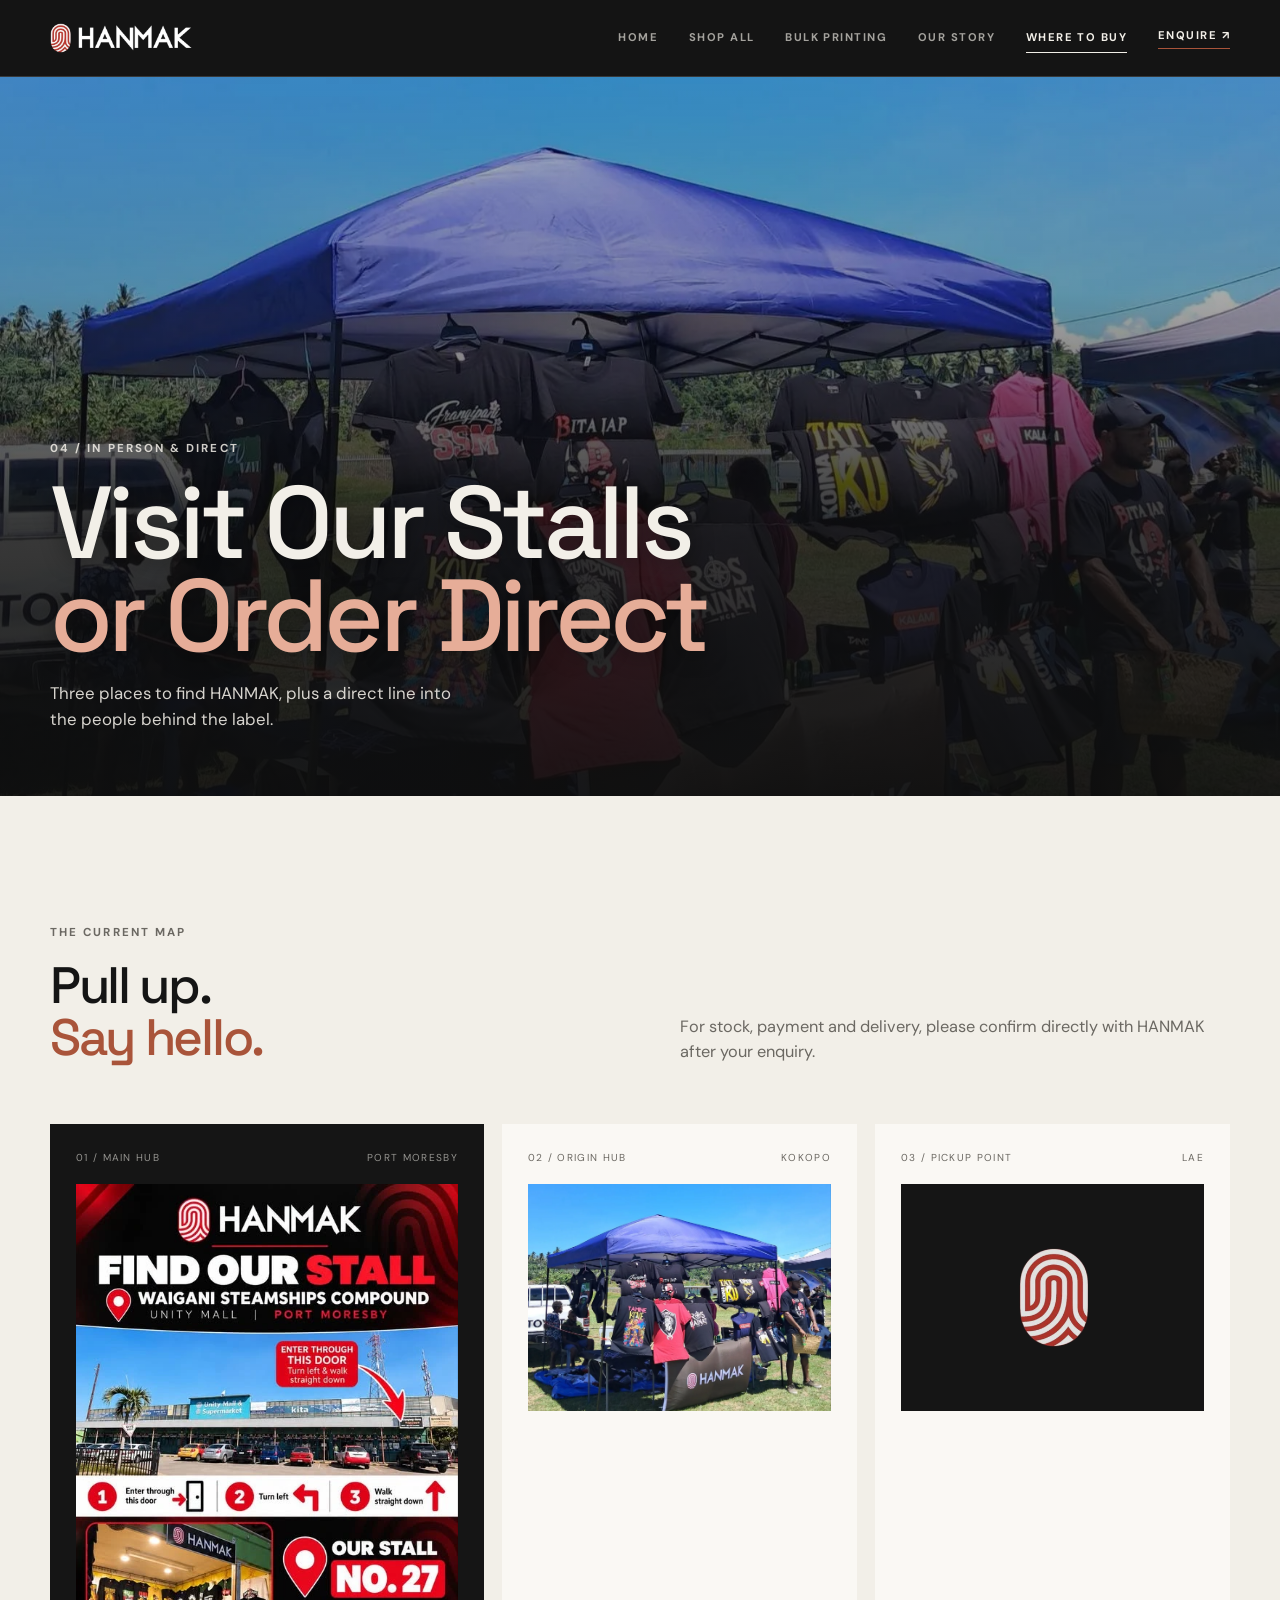
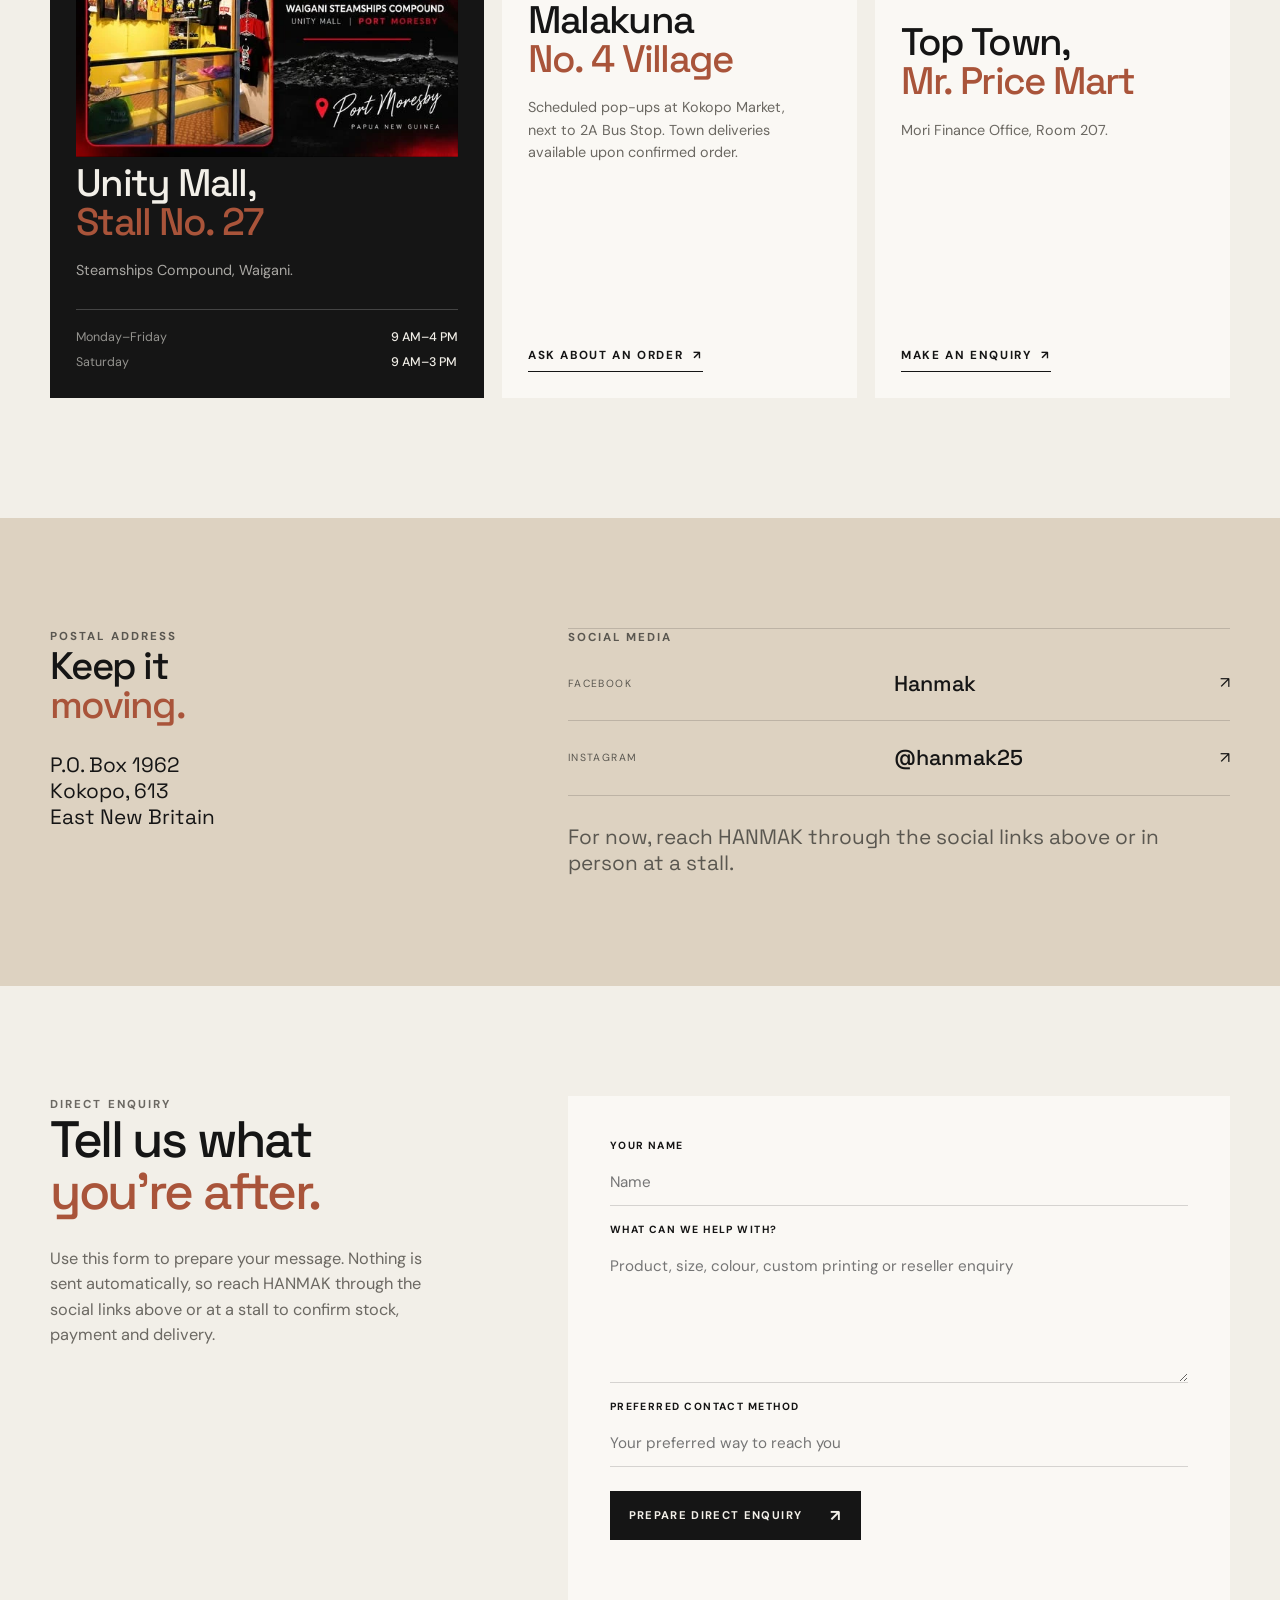
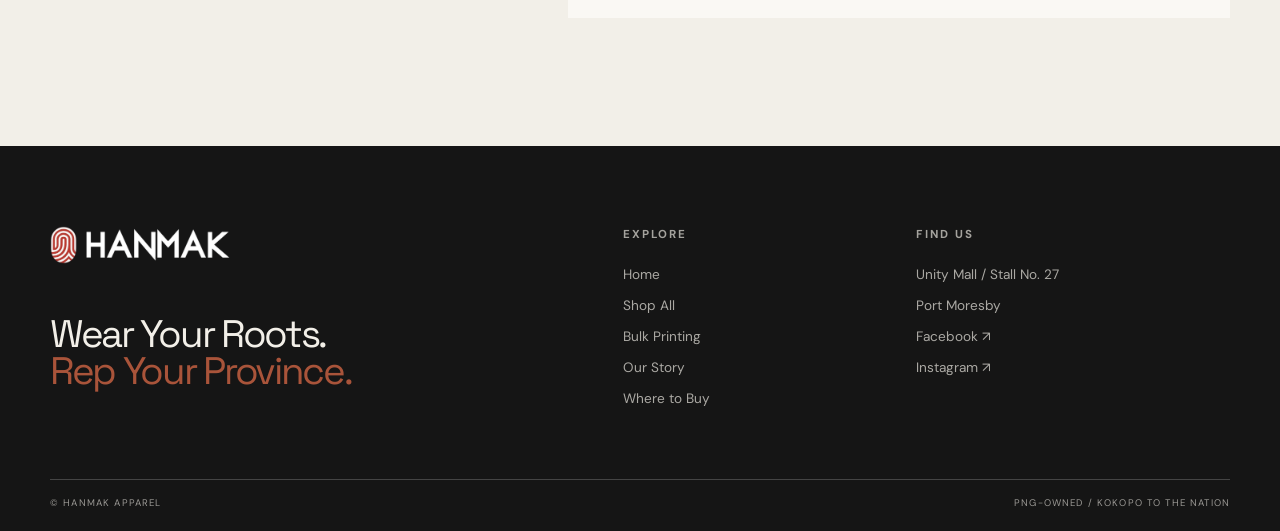
==== contact.html @ 536da586 "Add files via upload" ====
<!doctype html>
<html lang="en">
<head>
  <meta charset="utf-8"><meta name="viewport" content="width=device-width, initial-scale=1">
  <title>Where to Buy &amp; Contact — HANMAK Apparel</title>
  <meta name="description" content="Visit HANMAK Apparel in Port Moresby, Kokopo and Lae, or send an enquiry.">
  <meta property="og:site_name" content="HANMAK Apparel"><meta property="og:type" content="website"><meta property="og:locale" content="en"><meta property="og:title" content="Where to Buy &amp; Contact — HANMAK Apparel"><meta property="og:description" content="Visit HANMAK Apparel in Port Moresby, Kokopo and Lae, or send an enquiry."><meta name="twitter:card" content="summary"><meta name="twitter:title" content="Where to Buy &amp; Contact — HANMAK Apparel"><meta name="twitter:description" content="Visit HANMAK Apparel in Port Moresby, Kokopo and Lae, or send an enquiry."><meta name="theme-color" content="#151515">
  <link rel="preconnect" href="https://fonts.googleapis.com"><link rel="preconnect" href="https://fonts.gstatic.com" crossorigin><link href="https://fonts.googleapis.com/css2?family=DM+Sans:wght@400;500;600;700&family=Space+Grotesk:wght@400;500;600;700&display=swap" rel="stylesheet"><link rel="icon" type="image/png" href="images/hanmak-icon.png">
  <link rel="apple-touch-icon" href="images/hanmak-icon.png">
  <link rel="stylesheet" href="styles.css">
  <link rel="stylesheet" href="inner.css">
</head>
<body data-page="contact">
  <div data-site-header></div>
  <main>
    <section class="wtb-banner" aria-label="Where to buy HANMAK">
      <figure class="wtb-figure">
        <img src="images/photos/where-to-buy-stall.webp" alt="HANMAK pop-up stall under a blue gazebo with a HANMAK banner and black t-shirts hanging on display" width="1571" height="1499" fetchpriority="high" decoding="async">
      </figure>
      <div class="wtb-overlay">
        <div class="container wtb-overlay-inner">
          <p class="eyebrow eyebrow-light reveal from-left">04 / In person &amp; direct</p>
          <h1 class="display display-xl light reveal from-left delay-1">Visit Our Stalls<br><em>or Order Direct</em></h1>
          <p class="page-hero-copy reveal from-right delay-1">Three places to find HANMAK, plus a direct line into the people behind the label.</p>
        </div>
      </div>
    </section>
        <section class="section section-cream locations-section" id="locations"><div class="container"><div class="section-head reveal from-left"><div><p class="eyebrow">The current map</p><h2 class="display display-md">Pull up.<br><em>Say hello.</em></h2></div><p class="section-intro">For stock, payment and delivery, please confirm directly with HANMAK after your enquiry.</p></div><div class="locations-grid">
      <article class="location-card location-card-feature reveal from-left" id="port-moresby"><div class="location-card-top"><span>01 / Main hub</span><span>Port Moresby</span></div><figure class="location-photo location-photo-tall"><img src="images/photos/port-moresby-stall.webp" alt="HANMAK Stall No. 27 at Unity Mall, Waigani Steamships Compound, Port Moresby, with directions from the entrance door" width="526" height="789" loading="lazy" decoding="async"></figure><h3>Unity Mall,<br><em>Stall No. 27</em></h3><p>Steamships Compound, Waigani.</p><div class="hours"><span>Monday–Friday</span><strong>9 AM–4 PM</strong><span>Saturday</span><strong>9 AM–3 PM</strong></div></article>
      <article class="location-card reveal from-right" id="kokopo"><div class="location-card-top"><span>02 / Origin hub</span><span>Kokopo</span></div><figure class="location-photo"><img src="images/photos/kokopo-popup-stall.webp" alt="HANMAK pop-up stall under a blue canopy with printed shirts on display" width="1400" height="1336" loading="lazy" decoding="async"></figure><h3>Malakuna<br><em>No. 4 Village</em></h3><p>Scheduled pop-ups at Kokopo Market, next to 2A Bus Stop. Town deliveries available upon confirmed order.</p><a class="text-link" href="services.html">Ask about an order <span>↗</span></a></article>
      <article class="location-card reveal from-left" id="lae"><div class="location-card-top"><span>03 / Pickup point</span><span>Lae</span></div><figure class="location-photo location-photo-empty" aria-hidden="true"><img src="images/hanmak-icon.png" alt="" width="256" height="256"></figure><h3>Top Town,<br><em>Mr. Price Mart</em></h3><p>Mori Finance Office, Room 207.</p><a class="text-link" href="#enquiry">Make an enquiry <span>↗</span></a></article>
    </div></div></section>
    <section class="section section-sand contact-details"><div class="container contact-details-grid"><div class="reveal from-left"><p class="eyebrow">Postal address</p><h2 class="display display-sm">Keep it<br><em>moving.</em></h2><p>P.O. Box 1962<br>Kokopo, 613<br>East New Britain</p></div><div class="social-panel reveal from-right"><p class="eyebrow">Social media</p><a href="https://www.facebook.com/Hanmak" target="_blank" rel="noreferrer" class="social-link"><span>Facebook</span><strong>Hanmak</strong><span>↗</span></a><a href="https://www.instagram.com/hanmak25/" target="_blank" rel="noreferrer" class="social-link"><span>Instagram</span><strong>@hanmak25</strong><span>↗</span></a><p class="social-note">For now, reach HANMAK through the social links above or in person at a stall.</p></div></div></section>
    <section class="section section-cream enquiry-section" id="enquiry"><div class="container enquiry-grid"><div class="reveal from-left"><p class="eyebrow">Direct enquiry</p><h2 class="display display-md">Tell us what<br><em>you’re after.</em></h2><p class="section-intro">Use this form to prepare your message. Nothing is sent automatically, so reach HANMAK through the social links above or at a stall to confirm stock, payment and delivery.</p></div><div class="form-panel reveal from-right"><form data-fallback-form id="enquiry-form"><label>Your name<input name="name" required placeholder="Name"></label><label>What can we help with?<textarea name="message" required rows="5" placeholder="Product, size, colour, custom printing or reseller enquiry"></textarea></label><label>Preferred contact method<input name="contact" required placeholder="Your preferred way to reach you"></label><button class="button button-dark" type="submit">Prepare direct enquiry <span>↗</span></button><p class="form-feedback" aria-live="polite"></p></form></div></div></section>
  </main>
  <div data-site-footer></div><script src="script.js"></script><script src="inner.js" defer></script>
</body>
</html>
---- styles.css ----
:root{--ink:#151515;--ink-soft:#232323;--cream:#f2efe8;--sand:#ddd2c1;--paper:#faf8f4;--muted:#726f69;--line:rgba(21,21,21,.16);--line-light:rgba(255,255,255,.2);--rust:#a9543a;--olive:#9ca687;--shadow:0 22px 60px rgba(17,17,17,.12);--sans:'DM Sans',Arial,sans-serif;--display:'Space Grotesk',Arial,sans-serif}*{box-sizing:border-box}html{scroll-behavior:smooth}body{margin:0;background:var(--cream);color:var(--ink);font-family:var(--sans);font-size:16px;line-height:1.55}body.no-scroll{overflow:hidden}a{color:inherit;text-decoration:none}button,input,textarea{font:inherit}button{cursor:pointer}p,h1,h2,h3{margin:0}h1,h2,h3{font-family:var(--display);line-height:1.02;letter-spacing:-.045em}.container{width:min(1180px,calc(100% - 64px));margin:0 auto}.section{padding:clamp(80px,10vw,150px) 0;overflow:hidden}.section-cream{background:var(--cream)}.section-sand{background:var(--sand)}.section-ink{background:var(--ink);color:var(--cream)}.light{color:var(--cream)}.display{font-family:var(--display);font-weight:500}.display em{font-style:normal;color:var(--rust)}.display-xl{font-size:clamp(3.4rem,8.2vw,7.8rem);line-height:.91}.display-lg{font-size:clamp(3rem,5.5vw,5.8rem)}.display-md{font-size:clamp(2.4rem,4vw,4.4rem)}.display-sm{font-size:clamp(2.1rem,3vw,3.3rem)}.eyebrow{font-size:.72rem;text-transform:uppercase;letter-spacing:.18em;font-weight:700;color:var(--muted)}.eyebrow-light{color:rgba(242,239,232,.65)}.section-kicker{display:flex;flex-direction:column;justify-content:space-between;height:160px;font-size:.72rem;text-transform:uppercase;letter-spacing:.15em;font-weight:700;color:var(--muted)}.section-kicker span:first-child{font-family:var(--display);font-size:3rem;letter-spacing:-.08em;color:var(--rust)}.button{display:inline-flex;align-items:center;justify-content:space-between;gap:28px;border:1px solid transparent;padding:15px 18px;min-width:190px;text-transform:uppercase;font-size:.7rem;font-weight:700;letter-spacing:.12em;transition:transform .3s ease,background .3s ease,color .3s ease,border-color .3s ease}.button span{font-size:1rem;line-height:0}.button:hover{transform:translateY(-3px)}.button-light{background:var(--cream);color:var(--ink)}.button-light:hover{background:#fff}.button-dark{background:var(--ink);color:var(--cream)}.button-dark:hover{background:var(--rust)}.button-ghost-light{color:var(--cream);border-color:rgba(242,239,232,.55)}.button-ghost-light:hover{background:var(--cream);color:var(--ink)}.text-link{display:inline-flex;align-items:center;gap:10px;margin-top:28px;font-size:.73rem;text-transform:uppercase;letter-spacing:.14em;font-weight:700;border-bottom:1px solid var(--ink);padding-bottom:7px;transition:gap .25s ease,color .25s ease}.text-link:hover{gap:16px;color:var(--rust)}.text-link-light{border-color:rgba(242,239,232,.7);color:var(--cream)}.site-header{position:fixed;z-index:20;inset:0 0 auto;background:rgba(21,21,21,.92);color:var(--cream);backdrop-filter:blur(16px);border-bottom:1px solid rgba(255,255,255,.14)}.header-inner{height:76px;display:flex;align-items:center;justify-content:space-between}.brand{display:inline-flex;align-items:center;gap:12px}.brand-logo{width:30px;height:30px;display:block;object-fit:cover}.brand-mark{width:30px;height:30px;border:1px solid currentColor;display:grid;place-items:center;font-family:var(--display);font-size:11px;line-height:1;position:relative}.brand-mark:before{content:'';position:absolute;width:7px;height:7px;background:var(--rust);top:-4px;right:-4px}.brand-word{font-family:var(--display);font-weight:700;letter-spacing:.16em;font-size:1rem}.brand-sub{display:block;font-size:.52rem;letter-spacing:.19em;color:rgba(242,239,232,.6);margin-top:-3px}.primary-nav{display:flex;align-items:center;gap:clamp(16px,2.4vw,34px);font-size:.7rem;text-transform:uppercase;letter-spacing:.13em;font-weight:700}.primary-nav a{color:rgba(242,239,232,.65);transition:color .2s ease}.primary-nav a:hover,.primary-nav a.is-active{color:var(--cream)}.header-cta{border-bottom:1px solid var(--rust)!important;color:var(--cream)!important;padding-bottom:4px}.menu-toggle{display:none;background:none;border:0;color:var(--cream);text-transform:uppercase;letter-spacing:.13em;font-size:.65rem;font-weight:700}.hero{position:relative;min-height:100vh;display:flex;align-items:center;color:var(--cream);overflow:hidden;background:var(--ink)}.hero-media,.story-mast-image{position:absolute;inset:-4%;background-image:var(--image);background-size:cover;background-position:center;transform:scale(1.06);will-change:transform}.hero-overlay{position:absolute;inset:0;background:linear-gradient(90deg,rgba(17,17,17,.88) 0%,rgba(17,17,17,.52) 45%,rgba(17,17,17,.16) 100%)}.hero-content{position:relative;padding-top:85px;z-index:1}.hero-content .display{max-width:920px;margin-top:22px}.hero-copy{max-width:450px;margin-top:28px;color:rgba(242,239,232,.8);font-size:1rem}.hero-actions{display:flex;gap:12px;flex-wrap:wrap;margin-top:36px}.hero-meta{position:absolute;bottom:34px;left:50%;transform:translateX(-50%);display:flex;align-items:center;justify-content:space-between;text-transform:uppercase;letter-spacing:.13em;font-size:.63rem;color:rgba(242,239,232,.65);z-index:2}.scroll-line{display:block;width:70px;height:1px;background:rgba(242,239,232,.6);margin:0 12px}.intro-grid,.manifesto-grid,.story-intro-grid,.story-split-grid,.story-now-grid,.community-grid,.process-grid,.contact-details-grid,.enquiry-grid{display:grid;grid-template-columns:1fr 1.7fr;gap:clamp(50px,10vw,150px)}.intro-copy{max-width:700px}.intro-copy h2,.manifesto-copy h2{margin-top:18px}.intro-copy p:not(.eyebrow),.manifesto-copy p:not(.eyebrow),.story-copy p,.community-copy p,.section-intro{max-width:550px;margin-top:28px;color:var(--muted);font-size:1.02rem}.collection-section{padding-bottom:clamp(100px,12vw,180px)}.section-head{display:flex;align-items:end;justify-content:space-between;gap:40px;margin-bottom:60px}.section-head .display{margin-top:18px}.collection-grid{display:grid;grid-template-columns:1.3fr .7fr;gap:20px}.collection-card{min-height:420px;position:relative;overflow:hidden;background:#393b35;color:var(--cream)}.collection-card-large{grid-row:span 2;min-height:860px}.collection-image{position:absolute;inset:0;background-size:cover;background-position:center;transition:transform .8s cubic-bezier(.2,.65,.3,1)}.collection-card:hover .collection-image{transform:scale(1.05)}.image-collection{background-position:center}.image-islands{background:linear-gradient(180deg,rgba(15,15,15,.1),rgba(15,15,15,.45)),url('images/photos/tavurvur-volcano.webp') 50% 45%/cover}.image-everyday{background:linear-gradient(180deg,rgba(15,15,15,.08),rgba(15,15,15,.5)),url('images/photos/screen-printing.webp') 50% 30%/cover}.collection-card:after{content:'';position:absolute;inset:0;background:linear-gradient(180deg,transparent 45%,rgba(0,0,0,.8))}.collection-label{position:absolute;z-index:1;left:30px;right:30px;bottom:28px;display:grid;grid-template-columns:1fr auto;gap:8px}.collection-label span:first-child{grid-column:1/-1;text-transform:uppercase;font-size:.65rem;letter-spacing:.16em;color:rgba(242,239,232,.7)}.collection-label strong{font-family:var(--display);font-weight:500;font-size:clamp(1.8rem,3vw,3rem);line-height:.95;letter-spacing:-.06em}.collection-label em{font-style:normal;color:#d9a08c}.collection-label .arrow{font-size:1.6rem;align-self:end}.service-ribbon{overflow:hidden;background:var(--rust);color:var(--cream);white-space:nowrap;padding:18px 0}.service-ribbon-track{display:flex;align-items:center;justify-content:space-around;gap:35px;min-width:100%;font-family:var(--display);font-size:clamp(1.25rem,2vw,2rem);letter-spacing:-.04em}.service-ribbon i{font-family:var(--sans);font-style:normal;font-size:.9rem}.manifesto-section{padding-bottom:clamp(100px,12vw,180px)}.manifesto-stamp{height:320px;aspect-ratio:1;border:1px solid rgba(21,21,21,.45);border-radius:50%;display:grid;place-items:center;text-align:center;position:relative;transform:rotate(-8deg);margin-top:20px}.manifesto-stamp:after{content:'';position:absolute;inset:12px;border:1px dashed rgba(21,21,21,.35);border-radius:50%}.manifesto-stamp span{font-family:var(--display);font-size:2.5rem;font-weight:700;line-height:.85;letter-spacing:-.1em}.manifesto-stamp small{position:absolute;bottom:47px;font-size:.56rem;letter-spacing:.15em}.location-strip{display:grid;grid-template-columns:repeat(3,1fr);border-top:1px solid var(--line);border-bottom:1px solid var(--line)}.location-tile{min-height:200px;padding:24px;display:grid;grid-template-columns:1fr auto;align-content:space-between;border-right:1px solid var(--line);transition:background .3s ease,color .3s ease}.location-tile:last-child{border-right:0}.location-tile:hover{background:var(--ink);color:var(--cream)}.location-number{color:var(--rust);font-family:var(--display);font-size:1.4rem}.location-tile strong{font-family:var(--display);font-size:1.8rem;letter-spacing:-.05em}.location-tile small{color:var(--muted);font-size:.8rem}.location-tile:hover small{color:rgba(242,239,232,.65)}.location-tile .arrow{font-size:1.5rem}.cta-band{background:var(--ink);color:var(--cream);position:relative;overflow:hidden;min-height:660px;display:flex;align-items:center}.cta-band:before,.cta-band:after{content:'';position:absolute;border:1px solid rgba(255,255,255,.1);border-radius:50%}.cta-band:before{width:680px;height:680px;right:-140px;top:-110px}.cta-band:after{width:420px;height:420px;right:40px;top:20px}.cta-band-inner{position:relative;z-index:1}.cta-band .display{margin-top:20px}.page-hero{padding:clamp(150px,18vw,250px) 0 90px;min-height:520px}.page-hero-inner{display:grid;grid-template-columns:1.5fr .7fr;align-items:end;gap:70px}.page-hero .display{margin-top:24px}.page-hero-copy{max-width:350px;color:rgba(242,239,232,.67);font-size:1.05rem}.services-hero .page-hero-copy{color:var(--muted)}.shop-section{padding-top:80px}.shop-toolbar{display:flex;justify-content:space-between;align-items:start;gap:40px;border-bottom:1px solid var(--line);padding-bottom:24px;margin-bottom:50px}.filter-list{display:flex;flex-wrap:wrap;gap:10px}.filter-button{background:none;border:0;border-bottom:1px solid transparent;padding:0 0 7px;color:var(--muted);font-size:.72rem;text-transform:uppercase;letter-spacing:.11em;font-weight:700;margin-right:18px}.filter-button.is-active,.filter-button:hover{color:var(--ink);border-color:var(--rust)}.catalog-note{font-size:.68rem;text-transform:uppercase;letter-spacing:.12em;color:var(--muted);white-space:nowrap}.product-grid{display:grid;grid-template-columns:repeat(4,1fr);gap:32px 18px}.product-card{animation:cardIn .6s both}.product-visual{position:relative;aspect-ratio:4/5;background:#ded8cf;overflow:hidden;display:grid;place-items:center}.product-visual:before{content:'';width:56%;height:70%;background:linear-gradient(145deg,#3d3d3b,#151515 72%);clip-path:polygon(25% 7%,75% 7%,84% 20%,100% 30%,89% 47%,81% 39%,81% 96%,19% 96%,19% 39%,11% 47%,0 30%,16% 20%);filter:drop-shadow(18px 18px 12px rgba(0,0,0,.18));transition:transform .5s ease}.product-card:hover .product-visual:before{transform:rotate(-4deg) scale(1.06)}.product-art-note{position:absolute;top:12px;left:12px;right:12px;display:flex;justify-content:space-between;text-transform:uppercase;font-size:.55rem;letter-spacing:.12em;color:rgba(21,21,21,.6)}.product-art-note span:last-child{color:var(--rust)}.product-number{position:absolute;bottom:12px;left:12px;font-family:var(--display);font-size:3rem;line-height:.7;color:rgba(242,239,232,.18);letter-spacing:-.1em}.product-info{padding:14px 0 0;display:flex;justify-content:space-between;gap:10px}.product-info h3{font-size:1.25rem;font-weight:500}.product-info p{font-size:.77rem;color:var(--muted);margin-top:4px}.product-price{font-family:var(--display);font-size:1.25rem;white-space:nowrap}.product-cta{margin-top:16px;font-size:.62rem;text-transform:uppercase;letter-spacing:.13em;font-weight:700;border-bottom:1px solid var(--ink);padding-bottom:5px;display:inline-block}.freight-note{margin-top:90px;padding:24px 0;border-top:1px solid var(--line);display:grid;grid-template-columns:45px 1fr;gap:20px;align-items:start}.note-mark{font-size:1.7rem;color:var(--rust)}.freight-note p{max-width:730px;color:var(--muted);font-size:.9rem}.freight-note strong{display:block;color:var(--ink);font-family:var(--display);font-size:1.15rem;margin-bottom:4px}.modal{position:fixed;inset:0;z-index:50;display:none;align-items:center;justify-content:center;padding:22px}.modal.is-open{display:flex}.modal-backdrop{position:absolute;inset:0;background:rgba(14,14,14,.78);backdrop-filter:blur(12px)}.modal-panel{position:relative;z-index:1;max-width:1040px;width:100%;max-height:calc(100vh - 44px);overflow:auto;background:var(--cream);box-shadow:var(--shadow)}.modal-close{position:absolute;right:16px;top:12px;border:0;background:none;font-size:2rem;z-index:2;color:var(--ink)}.modal-product{display:grid;grid-template-columns:1fr 1fr;min-height:630px}.modal-visual{min-height:580px;background:#d8d2c8;display:grid;place-items:center;position:relative;overflow:hidden}.modal-visual:before{content:'';width:55%;height:74%;background:linear-gradient(145deg,#50504d,#151515 72%);clip-path:polygon(25% 7%,75% 7%,84% 20%,100% 30%,89% 47%,81% 39%,81% 96%,19% 96%,19% 39%,11% 47%,0 30%,16% 20%);filter:drop-shadow(25px 28px 20px rgba(0,0,0,.18));transform:rotate(-5deg)}.modal-image-caption{position:absolute;left:24px;right:24px;bottom:22px;display:flex;justify-content:space-between;font-size:.65rem;text-transform:uppercase;letter-spacing:.12em;color:rgba(21,21,21,.65)}.modal-details{padding:58px 48px 40px;display:flex;flex-direction:column}.modal-details .eyebrow{margin-bottom:15px}.modal-details h2{font-size:clamp(2.6rem,4vw,4.4rem);font-weight:500}.modal-price{font-family:var(--display);font-size:1.4rem;margin-top:16px}.modal-description{color:var(--muted);font-size:.9rem;margin:26px 0}.option-group{border-top:1px solid var(--line);padding-top:18px;margin-top:2px}.option-group label{display:block;font-size:.65rem;text-transform:uppercase;letter-spacing:.14em;font-weight:700;margin-bottom:12px}.option-buttons{display:flex;gap:7px;flex-wrap:wrap}.option-button{border:1px solid var(--line);background:transparent;padding:9px 11px;font-size:.75rem;min-width:42px}.option-button.is-selected,.option-button:hover{background:var(--ink);color:var(--cream);border-color:var(--ink)}.modal-details .button{margin-top:auto;width:100%}.modal-honesty{font-size:.68rem;color:var(--muted);margin-top:15px}.service-list-section{padding-bottom:110px}.service-cards{display:grid;grid-template-columns:repeat(3,1fr);border-top:1px solid var(--line);border-left:1px solid var(--line)}.service-card{min-height:230px;padding:28px;border-right:1px solid var(--line);border-bottom:1px solid var(--line);transition:background .3s ease,transform .3s ease}.service-card:hover{background:var(--paper);transform:translateY(-5px)}.service-card span{font-family:var(--display);font-size:1.4rem;color:var(--rust)}.service-card h3{font-size:1.5rem;margin-top:45px}.service-card p{font-size:.88rem;color:var(--muted);margin-top:13px;max-width:260px}.reseller-section{padding:clamp(90px,11vw,150px) 0}.reseller-grid{display:grid;grid-template-columns:1.2fr .8fr;gap:80px;align-items:end}.reseller-copy p:not(.eyebrow){max-width:500px;color:rgba(242,239,232,.65);margin-top:26px}.province-list{border-top:1px solid var(--line-light);display:flex;flex-direction:column}.province-list span{font-size:.68rem;text-transform:uppercase;letter-spacing:.14em;color:rgba(242,239,232,.55);padding:15px 0}.province-list strong{font-family:var(--display);font-weight:500;font-size:clamp(1.8rem,3vw,3rem);letter-spacing:-.06em;border-top:1px solid var(--line-light);padding:13px 0}.process-section{padding-bottom:120px}.process-steps{border-top:1px solid var(--line)}.process-steps>div{display:grid;grid-template-columns:50px 1fr;gap:20px;padding:22px 0;border-bottom:1px solid var(--line)}.process-steps span{font-family:var(--display);color:var(--rust);font-size:1.4rem}.process-steps p{color:var(--muted);max-width:480px}.process-steps strong{display:block;color:var(--ink);font-family:var(--display);font-size:1.2rem;margin-bottom:4px}.forms-section{padding-top:20px}.forms-grid{display:grid;grid-template-columns:1fr 1fr;gap:20px}.form-panel{padding:42px;background:var(--paper)}.form-panel-dark{background:var(--ink);color:var(--cream)}.form-panel .display{margin-top:14px}.form-intro{color:var(--muted);font-size:.85rem;max-width:420px;margin:22px 0 30px}.form-panel-dark .form-intro{color:rgba(242,239,232,.65)}form{display:flex;flex-direction:column;gap:16px}label{display:flex;flex-direction:column;gap:7px;font-size:.65rem;text-transform:uppercase;letter-spacing:.14em;font-weight:700}input,textarea{width:100%;border:0;border-bottom:1px solid var(--line);background:transparent;color:inherit;padding:10px 0;outline:0;resize:vertical;font-size:.95rem;text-transform:none;letter-spacing:0;font-weight:400}input:focus,textarea:focus{border-color:var(--rust)}.form-panel-dark input,.form-panel-dark textarea{border-color:var(--line-light)}.form-panel .button{align-self:flex-start;margin-top:8px}.form-feedback{font-size:.78rem;color:var(--rust);min-height:20px}.form-panel-dark .form-feedback{color:#d9a08c}.story-mast{position:relative;min-height:82vh;display:flex;align-items:end;color:var(--cream);overflow:hidden;background:var(--ink)}.story-mast-image{background-size:cover;background-position:center 43%}.story-mast-overlay{position:absolute;inset:0;background:linear-gradient(0deg,rgba(17,17,17,.82),rgba(17,17,17,.1) 70%)}.story-mast-content{position:relative;padding-bottom:90px;z-index:1}.story-mast .display{margin-top:22px}.story-intro{padding-bottom:110px}.story-lead{max-width:700px}.lead-copy{font-family:var(--display);font-size:clamp(1.8rem,3.2vw,3.3rem);line-height:1.05;letter-spacing:-.055em}.story-lead p:not(.lead-copy){max-width:500px;margin-top:35px;color:var(--muted)}.story-quote{position:relative;padding-top:42px}.quote-mark{position:absolute;top:-18px;left:-8px;color:var(--rust);font-family:Georgia,serif;font-size:9rem;line-height:1}.story-quote p{position:relative;font-family:var(--display);font-size:clamp(2rem,3.5vw,3.7rem);line-height:1;letter-spacing:-.06em;max-width:600px}.story-copy{padding-top:30px}.story-now{padding:clamp(100px,13vw,180px) 0}.story-now-copy p:not(.eyebrow){max-width:490px;color:rgba(242,239,232,.68);margin-top:28px}.story-stat{border:1px solid var(--line-light);padding:38px;min-height:280px;display:flex;flex-direction:column;justify-content:space-between;transform:rotate(3deg)}.story-stat span,.story-stat small{text-transform:uppercase;letter-spacing:.15em;font-size:.65rem;color:rgba(242,239,232,.58)}.story-stat strong{font-family:var(--display);font-weight:500;font-size:clamp(3.2rem,6vw,6.2rem);line-height:.83;letter-spacing:-.09em}.community-section{padding-bottom:170px}.community-mark{height:360px;aspect-ratio:1;border-radius:50%;background:var(--rust);color:var(--cream);display:grid;place-items:center;text-align:center;transform:rotate(8deg);font-family:var(--display);font-size:2.1rem;line-height:.9;font-weight:700;letter-spacing:-.08em}.locations-section{padding-bottom:120px}.locations-grid{display:grid;grid-template-columns:1.1fr .9fr .9fr;gap:18px}.location-card{min-height:395px;padding:26px;background:var(--paper);display:flex;flex-direction:column}.location-card-feature{background:var(--ink);color:var(--cream)}.location-card-top{display:flex;justify-content:space-between;text-transform:uppercase;font-size:.63rem;letter-spacing:.13em;color:var(--muted)}.location-card-feature .location-card-top{color:rgba(242,239,232,.58)}.location-card h3{font-size:clamp(2.4rem,3vw,3.6rem);font-weight:500;margin-top:auto}.location-card h3 em{font-style:normal;color:var(--rust)}.location-card p{color:var(--muted);font-size:.9rem;margin-top:18px;max-width:260px}.location-card-feature p{color:rgba(242,239,232,.67)}.hours{display:grid;grid-template-columns:1fr auto;gap:5px 15px;border-top:1px solid var(--line-light);padding-top:18px;margin-top:28px;font-size:.78rem}.hours span{color:rgba(242,239,232,.58)}.hours strong{font-weight:500}.location-card:not(.location-card-feature) .text-link{align-self:flex-start;margin-top:auto}.contact-details{padding:110px 0}.contact-details-grid{align-items:start}.contact-details-grid>div>p:not(.eyebrow){font-family:var(--display);font-size:1.3rem;line-height:1.25;margin-top:28px}.social-panel{border-top:1px solid var(--line)}.social-link{display:grid;grid-template-columns:1fr 1fr auto;align-items:center;border-bottom:1px solid var(--line);padding:20px 0}.social-link span:first-child{font-size:.65rem;text-transform:uppercase;letter-spacing:.14em;color:var(--muted)}.social-link strong{font-family:var(--display);font-size:1.35rem;font-weight:500}.social-note{font-size:.75rem;color:var(--muted);margin-top:22px}.enquiry-section{padding-top:110px}.enquiry-grid{align-items:start}.reveal{opacity:0;transform:translateY(35px);transition:opacity .8s ease,transform .8s cubic-bezier(.2,.75,.25,1)}.reveal.from-left{transform:translateX(-38px)}.reveal.from-right{transform:translateX(38px)}.reveal.is-visible{opacity:1;transform:none}.delay-1{transition-delay:.12s}.delay-2{transition-delay:.22s}.delay-3{transition-delay:.32s}@keyframes cardIn{from{opacity:0;transform:translateY(20px)}to{opacity:1;transform:none}}@media(max-width:900px){.container{width:min(100% - 40px,680px)}.primary-nav{position:absolute;top:76px;left:0;right:0;background:var(--ink);padding:24px 20px 30px;display:none;flex-direction:column;align-items:flex-start;border-bottom:1px solid var(--line-light)}.primary-nav.is-open{display:flex}.primary-nav a{font-size:.8rem}.menu-toggle{display:block}.intro-grid,.manifesto-grid,.story-intro-grid,.story-split-grid,.story-now-grid,.community-grid,.process-grid,.contact-details-grid,.enquiry-grid{grid-template-columns:1fr;gap:40px}.section-kicker{height:auto;gap:10px}.section-kicker span:first-child{font-size:2rem}.collection-card-large{min-height:630px}.collection-grid{grid-template-columns:1fr 1fr}.location-strip{grid-template-columns:1fr}.location-tile{border-right:0;border-bottom:1px solid var(--line)}.location-tile:last-child{border-bottom:0}.page-hero-inner{grid-template-columns:1fr;gap:30px}.product-grid{grid-template-columns:repeat(3,1fr)}.service-cards{grid-template-columns:repeat(2,1fr)}.reseller-grid{grid-template-columns:1fr;gap:50px}.forms-grid{grid-template-columns:1fr}.locations-grid{grid-template-columns:1fr 1fr}.location-card-feature{grid-column:1/-1}.community-mark{margin:0 auto}.modal-product{grid-template-columns:1fr}.modal-visual{min-height:360px}.modal-details{padding:34px 28px 30px}.modal-details .button{margin-top:30px}}@media(max-width:560px){body{font-size:15px}.container{width:calc(100% - 32px)}.header-inner{height:68px}.site-header{background:rgba(21,21,21,.96)}.primary-nav{top:68px}.brand-word{font-size:.9rem}.brand-sub{display:none}.hero-content{padding-top:60px}.hero-meta{bottom:22px;font-size:.55rem}.hero-meta span:last-child{display:none}.scroll-line{width:35px}.hero-actions{flex-direction:column;align-items:stretch}.button{width:100%;min-width:0}.section-head{align-items:start;flex-direction:column;margin-bottom:40px}.collection-grid{display:block}.collection-card,.collection-card-large{min-height:440px;margin-bottom:14px}.manifesto-stamp{height:240px;margin:0 auto}.display-xl{font-size:clamp(3rem,15vw,5rem)}.display-lg{font-size:clamp(2.8rem,12vw,4.4rem)}.display-md{font-size:clamp(2.4rem,11vw,3.4rem)}.shop-toolbar{display:block}.filter-list{gap:12px 0}.filter-button{margin-right:14px}.catalog-note{margin-top:22px}.product-grid{grid-template-columns:repeat(2,1fr);gap:28px 12px}.product-info{display:block}.product-price{display:block;margin-top:6px}.product-visual{aspect-ratio:4/4.8}.product-art-note{font-size:.48rem;display:block}.product-art-note span{display:block}.product-art-note span+span{margin-top:3px}.freight-note{margin-top:60px;grid-template-columns:30px 1fr}.service-cards{grid-template-columns:1fr}.service-card{min-height:190px}.service-card h3{margin-top:28px}.province-list strong{font-size:2.2rem}.story-mast{min-height:75vh}.story-mast-content{padding-bottom:55px}.story-stat{min-height:230px}.community-mark{height:280px;font-size:1.7rem}.locations-grid{grid-template-columns:1fr}.location-card-feature{grid-column:auto}.location-card{min-height:330px}.social-link{grid-template-columns:1fr auto;gap:5px}.social-link strong{grid-column:1}.social-link span:last-child{grid-column:2;grid-row:1/3}.modal{padding:0}.modal-panel{max-height:100vh;height:100%;overflow:auto}.modal-visual{min-height:300px}.modal-details h2{font-size:3rem}}
@media(prefers-reduced-motion:reduce){html{scroll-behavior:auto}.reveal,.reveal.from-left,.reveal.from-right{opacity:1;transform:none;transition:none}.hero-media,.story-mast-image{transform:none}.button,.collection-image,.service-card{transition:none}}.status-dot{width:7px;height:7px;border-radius:50%;background:var(--rust);box-shadow:0 0 0 5px rgba(169,84,58,.16);flex:none}
/* Homepage showroom hero: semicircular hanger rail around a central model */
.sr-hero{--s:1;position:relative;min-height:100svh;padding:84px 0 14px;background:radial-gradient(ellipse at 50% 58%,#2b2a27 0,#181817 48%,#0d0d0d 100%);color:var(--cream);overflow:hidden;isolation:isolate}
.sr-wrap{position:relative;width:calc(1200px*var(--s));height:calc(950px*var(--s));margin:0 auto}
.sr-stage{position:absolute;left:0;top:0;width:1200px;height:950px;transform:scale(var(--s));transform-origin:0 0}
.sr-top{position:absolute;left:0;top:0;width:1200px;height:120px}
.sr-brand{position:absolute;left:40px;top:6px}
.sr-brand .eyebrow{margin:0 0 8px;font-size:.68rem}
.sr-title{margin:0;font:500 2.7rem/.95 var(--display);letter-spacing:-.045em;text-transform:uppercase}
.sr-title em{display:block;font-style:normal;color:var(--rust)}
.sr-intro{position:absolute;right:40px;top:2px;width:500px}
.sr-intro p{margin:0;font-size:.86rem;line-height:1.5;color:rgba(242,239,232,.74)}
.sr-ctas{display:flex;gap:10px;margin-top:12px}
.sr-ctas .button{flex:1;min-width:0;width:auto;margin:0;padding:13px 14px;gap:10px;font-size:.66rem}
.sr-room{position:absolute;left:0;top:130px;width:1200px;height:820px}
.sr-cone{position:absolute;left:380px;top:0;width:440px;height:820px;background:linear-gradient(180deg,rgba(255,240,215,.13),rgba(255,240,215,0) 85%);clip-path:polygon(38% 0,62% 0,100% 100%,0 100%);filter:blur(14px);opacity:.8}
.sr-spot{position:absolute;left:290px;top:90px;width:620px;height:730px;background:radial-gradient(ellipse at 50% 58%,rgba(255,244,225,.22),rgba(255,244,225,.07) 42%,transparent 70%)}
.sr-spot.is-flash{animation:srFlash .9s ease-out}
.sr-rail{position:absolute;inset:0;width:1200px;height:820px;overflow:visible;pointer-events:none}
.sr-rail path{fill:none}
.sr-rail-bar{stroke:#8f897c;stroke-width:3.5;stroke-linecap:round}
.sr-rail-glow{stroke:rgba(242,239,232,.07);stroke-width:12}
.sr-rail circle{fill:#bdb6a6}
.sr-floor{position:absolute;left:250px;bottom:-26px;width:700px;height:70px;border-radius:50%;background:radial-gradient(ellipse,rgba(0,0,0,.75),rgba(0,0,0,0) 70%)}
.sr-arch-frame{position:absolute;left:378px;top:254px;width:444px;height:566px;border:1px solid rgba(242,239,232,.14);border-bottom:0;border-radius:222px 222px 0 0}
.sr-arch{position:absolute;left:330px;top:226px;width:540px;height:594px;touch-action:pan-y;isolation:isolate}
.sr-arch::before{content:'';position:absolute;left:50%;top:6%;width:92%;height:88%;transform:translateX(-50%);z-index:-1;background:radial-gradient(closest-side at 50% 45%,rgba(255,238,212,.2),rgba(255,238,212,.06) 55%,transparent 100%);pointer-events:none}
.sr-arch::after{content:'';position:absolute;left:50%;bottom:-6px;width:78%;height:46px;transform:translateX(-50%);z-index:-1;border-radius:50%;background:radial-gradient(closest-side,rgba(0,0,0,.8),transparent);pointer-events:none}
.sr-arch img{position:absolute;inset:0;width:100%;height:100%;object-fit:contain;object-position:50% 100%;opacity:0;transition:opacity .6s ease;filter:contrast(1.04) saturate(.94) drop-shadow(0 26px 30px rgba(0,0,0,.55)) drop-shadow(0 2px 3px rgba(0,0,0,.35));-webkit-mask-image:linear-gradient(180deg,#000 84%,transparent 99%);mask-image:linear-gradient(180deg,#000 84%,transparent 99%)}
.sr-arch img.is-on{opacity:1}
.sr-arch img.is-top{z-index:2}
.sr-arch-shade{display:none}
.sr-arch.is-loading img.is-on{filter:contrast(1.04) saturate(.7) drop-shadow(0 26px 30px rgba(0,0,0,.55)) brightness(.85)}
.sr-arch.is-loading .sr-arch-caption::before{content:'';display:inline-block;width:9px;height:9px;margin-right:8px;border:1.5px solid rgba(242,239,232,.28);border-top-color:var(--cream);border-radius:50%;vertical-align:-1px;animation:srSpin .8s linear infinite}
@keyframes srSpin{to{transform:rotate(360deg)}}
.sr-arch-caption{z-index:3;text-shadow:0 1px 8px rgba(0,0,0,.85)}
.sr-hero:not(.is-photo) .sr-arch-frame{display:none}
/* Fallback: original editorial photograph in its arch window (only if the cut-out cannot load) */
.sr-hero.is-photo .sr-arch{left:390px;top:266px;width:420px;height:554px;overflow:hidden;border-radius:210px 210px 0 0;background:#0d0d0d;box-shadow:0 0 0 1px rgba(242,239,232,.18),0 40px 90px rgba(0,0,0,.65)}
.sr-hero.is-photo .sr-arch::before,.sr-hero.is-photo .sr-arch::after{display:none}
.sr-hero.is-photo .sr-arch img{object-fit:cover;object-position:80% 50%;filter:contrast(1.04) saturate(.92);-webkit-mask-image:none;mask-image:none}
.sr-hero.is-photo .sr-arch-shade{display:block;position:absolute;inset:0;background:linear-gradient(180deg,rgba(0,0,0,.18),transparent 25%,transparent 70%,rgba(0,0,0,.72))}
.sr-arch-caption{position:absolute;left:0;right:0;bottom:16px;margin:0;text-align:center;font-size:.62rem;letter-spacing:.14em;text-transform:uppercase;color:rgba(242,239,232,.72)}

.sr-hangers{position:absolute;inset:0}
.sr-hanger{position:absolute;left:calc(var(--x)*1px - 55px);top:calc(var(--y)*1px - 1px);width:110px;padding:0;border:0;background:none;color:var(--cream);font:inherit;text-align:center;cursor:pointer;-webkit-tap-highlight-color:transparent;animation:srDrop .75s cubic-bezier(.2,.75,.25,1) backwards;animation-delay:calc(var(--i)*60ms)}
.sr-hanger:focus-visible{outline:2px solid var(--cream);outline-offset:3px;border-radius:6px}
.sr-garment{display:block;width:110px;height:160px;overflow:visible;transform-origin:55px 4px;transition:transform .35s cubic-bezier(.2,.75,.25,1),filter .35s ease}
.sr-hook,.sr-bar{fill:none;stroke:#a89f8d;stroke-width:2;stroke-linecap:round;stroke-linejoin:round}
.sr-bar{fill:rgba(168,159,141,.08)}
.sr-tee{fill:#262625;stroke:rgba(242,239,232,.34);stroke-width:1.2;stroke-linejoin:round;transition:fill .3s ease,stroke .3s ease}
.sr-neck{fill:none;stroke:rgba(242,239,232,.24);stroke-width:1.2}
.sr-fold{fill:none;stroke:rgba(255,255,255,.07);stroke-width:2;stroke-linecap:round}
.sr-tag{display:block;width:104px;margin:4px auto 0;font-size:.66rem;line-height:1.2;letter-spacing:.08em;text-transform:uppercase;color:rgba(242,239,232,.58);transition:color .3s ease}
.sr-tag b{display:block;margin-bottom:2px;font-family:var(--display);font-weight:500;font-size:.72rem;letter-spacing:.14em;color:var(--cream)}
.sr-hanger::before{display:none}
.sr-hanger:hover .sr-garment{transform:translateY(-5px) rotate(-2deg)}
.sr-hanger:hover .sr-tee{fill:#31302d}
.sr-hanger.is-selected .sr-garment{transform:translateY(-10px) scale(1.07);filter:drop-shadow(0 12px 14px rgba(0,0,0,.55)) drop-shadow(0 0 12px rgba(242,239,232,.22))}
.sr-hanger.is-selected .sr-tee{fill:#3b3a36;stroke:var(--cream)}
.sr-hanger.is-selected .sr-tag{color:var(--cream)}
.sr-hanger.is-selected .sr-tag b{color:var(--rust);filter:brightness(1.35)}
.sr-hanger.is-swing .sr-garment{animation:srSwing .9s ease-out}

.sr-panel{position:absolute;left:30px;top:600px;width:350px}
.sr-panel .eyebrow{margin:0 0 6px;font-size:.66rem}
.sr-panel-row{display:flex;align-items:baseline;justify-content:space-between;gap:12px}
.sr-panel h2{margin:0;font:500 1.8rem/1 var(--display);letter-spacing:-.04em}
.sr-price{margin:0;display:flex;align-items:baseline;gap:5px;white-space:nowrap}
.sr-price strong{font:500 1.5rem var(--display)}
.sr-price small{font-size:.6rem;letter-spacing:.14em;color:rgba(242,239,232,.6)}
.sr-sizes-head{display:flex;justify-content:space-between;margin:14px 0 6px;font-size:.62rem;letter-spacing:.14em;text-transform:uppercase;color:rgba(242,239,232,.66)}
.sr-sizes-head{align-items:center;min-height:22px}
.sr-colour-note{color:rgba(242,239,232,.42);display:flex;align-items:center;gap:7px}
.sr-colour-note.has-swatches{color:rgba(242,239,232,.66)}
.sr-swatch{width:22px;height:22px;padding:0;border-radius:50%;border:1px solid rgba(242,239,232,.35);background:var(--sw);cursor:pointer;box-shadow:inset 0 0 0 3px #141414;transition:border-color .25s ease,transform .25s ease}
.sr-swatch:hover{transform:scale(1.08);border-color:var(--cream)}
.sr-swatch[aria-pressed="true"]{border-color:var(--cream);box-shadow:inset 0 0 0 3px #141414,0 0 0 2px rgba(242,239,232,.25)}
.sr-swatch:focus-visible{outline:2px solid var(--cream);outline-offset:2px}
.sr-garment image{filter:drop-shadow(0 0 .7px rgba(242,239,232,.6)) drop-shadow(0 6px 6px rgba(0,0,0,.45));transition:opacity .25s ease}
.sr-sizes{display:grid;grid-template-columns:repeat(6,1fr);gap:6px}
.sr-sizes button{height:38px;border:1px solid rgba(242,239,232,.3);background:transparent;color:var(--cream);font:600 .72rem var(--sans);letter-spacing:.06em;cursor:pointer;transition:background .25s ease,color .25s ease,border-color .25s ease}
.sr-sizes button:hover{border-color:var(--cream)}
.sr-sizes button[aria-pressed="true"]{background:var(--cream);color:var(--ink);border-color:var(--cream)}
.sr-sizes button:focus-visible,.sr-nav-buttons button:focus-visible{outline:2px solid var(--cream);outline-offset:2px}
.sr-sizes.needs{animation:srNudge .4s ease}
.sr-panel .sr-enquire{width:100%;min-width:0;margin:12px 0 0;padding:14px 18px}
.sr-msg{min-height:1.2em;margin:6px 0 0;font-size:.72rem;color:#e4a58e}

.sr-side{position:absolute;right:30px;top:604px;width:330px}
.sr-nav{display:flex;align-items:center;justify-content:space-between}
.sr-count{margin:0;font:500 .9rem var(--display);letter-spacing:.12em;color:rgba(242,239,232,.55)}
.sr-count b{font-size:2rem;font-weight:500;letter-spacing:-.02em;color:var(--cream)}
.sr-nav-buttons{display:flex;gap:8px}
.sr-nav-buttons button{width:44px;height:44px;border-radius:50%;border:1px solid rgba(242,239,232,.4);background:transparent;color:var(--cream);font-size:1rem;cursor:pointer;transition:background .25s ease,color .25s ease}
.sr-nav-buttons button:hover{background:var(--cream);color:var(--ink)}
.sr-shoplink{display:inline-block;margin:12px 0 14px}
.sr-side .showcase-status{display:flex;gap:10px;align-items:center;max-width:none;text-transform:uppercase;letter-spacing:.1em;font-size:.58rem;color:rgba(242,239,232,.66)}
.sr-note{margin:12px 0 0;font-size:.7rem;line-height:1.5;color:rgba(242,239,232,.42)}
.sr-scroll{display:flex;align-items:center;justify-content:center;gap:16px;margin-top:10px;font-size:.58rem;letter-spacing:.18em;text-transform:uppercase;color:rgba(242,239,232,.42)}
.sr-scroll-line{width:56px;height:1px;background:rgba(242,239,232,.35)}

@keyframes srDrop{from{opacity:0;transform:translateY(-18px)}to{opacity:1;transform:none}}
@keyframes srSwing{0%{transform:translateY(-10px) scale(1.07) rotate(0)}25%{transform:translateY(-10px) scale(1.07) rotate(-5deg)}55%{transform:translateY(-10px) scale(1.07) rotate(3deg)}80%{transform:translateY(-10px) scale(1.07) rotate(-1deg)}100%{transform:translateY(-10px) scale(1.07) rotate(0)}}
@keyframes srFlash{0%{opacity:.35}30%{opacity:1.6}100%{opacity:1}}
@keyframes srNudge{0%,100%{transform:translateX(0)}25%{transform:translateX(-5px)}75%{transform:translateX(5px)}}

@media(max-width:900px){
  .sr-hero{--s:1;padding:76px 0 22px}
  .sr-wrap{width:auto;height:auto}
  .sr-stage{position:static;width:auto;height:auto;transform:none;display:flex;flex-direction:column;align-items:center;padding:0 16px}
  .sr-top,.sr-room{position:static;display:contents}
  .sr-cone,.sr-spot,.sr-rail,.sr-floor,.sr-arch-frame{display:none}
  .sr-brand{order:1;position:static;text-align:center;margin:12px 0 4px}
  .sr-title{font-size:clamp(1.9rem,8.6vw,2.6rem)}
  .sr-arch{order:2;position:relative;left:auto;top:auto;width:min(84vw,360px);height:auto;aspect-ratio:.76;margin-top:10px}
  .sr-hero.is-photo .sr-arch{width:min(80vw,340px);height:min(108vw,470px);aspect-ratio:auto;border-radius:999px 999px 0 0}
  .sr-arch-caption{font-size:.56rem}
  .sr-hangers{order:3;position:relative;inset:auto;display:flex;width:calc(100% + 32px);margin:6px -16px 0;padding:22px 16px 8px;overflow-x:auto;scroll-snap-type:x proximity;scrollbar-width:none}
  .sr-hangers::-webkit-scrollbar{display:none}
  .sr-hanger{position:relative;left:auto;top:auto;opacity:1!important;visibility:visible!important;z-index:auto!important;flex:none;width:92px;margin-top:calc(var(--curve)*1px);scroll-snap-align:center}
  .sr-hanger::before{display:block;content:'';position:absolute;left:-1px;right:-1px;top:0;height:3px;border-radius:2px;background:#8f897c;transform:rotate(calc(var(--tilt)*1deg))}
  .sr-garment{width:92px;height:134px}
  .sr-tag{width:88px}
  .sr-panel{order:4;position:static;width:100%;max-width:420px;margin-top:10px}
  .sr-intro{order:5;position:static;width:100%;max-width:420px;margin-top:26px}
  .sr-ctas{flex-direction:column}
  .sr-ctas .button{flex:none;width:100%}
  .sr-side{order:6;position:static;width:100%;max-width:420px;margin-top:22px}
  .sr-scroll{margin-top:24px;font-size:.52rem;gap:10px}
  .sr-scroll-line{width:30px}
}
@media(min-width:600px) and (max-width:900px){.sr-arch{width:min(52vw,420px)}}
@media(prefers-reduced-motion:reduce){
  .sr-hanger,.sr-hanger .sr-garment,.sr-hanger.is-swing .sr-garment,.sr-spot.is-flash,.sr-sizes.needs,.sr-arch.is-loading .sr-arch-caption::before{animation:none!important}
  .sr-garment,.sr-garment image,.sr-swatch,.sr-tee,.sr-arch img,.sr-arch.is-loading .sr-arch-caption::before,.sr-sizes button,.sr-nav-buttons button{transition:none!important}
}

/* Shirt layer on the fixed model: same box and fit as the model image, so only the shirt changes */
.sr-wear{position:absolute;inset:0;width:100%;height:100%;z-index:3;pointer-events:none;filter:contrast(1.04) saturate(.94);-webkit-mask-image:linear-gradient(180deg,#000 84%,transparent 99%);mask-image:linear-gradient(180deg,#000 84%,transparent 99%)}
.sr-wear [data-sr-fill]{transition:fill .4s ease}
.sr-wear-shade{mix-blend-mode:hard-light;opacity:.5}
.sr-wear [data-sr-art].is-fade{animation:srWear .45s ease both}
@keyframes srWear{from{opacity:0}to{opacity:1}}
.sr-hero.is-photo .sr-wear{display:none}
@media (prefers-reduced-motion:reduce){.sr-wear [data-sr-art].is-fade{animation:none}}

.product-visual.has-img:before,.modal-visual.has-img:before{display:none}
.product-visual.has-img img{position:relative;width:86%;height:86%;object-fit:contain;filter:drop-shadow(0 14px 12px rgba(0,0,0,.2));transition:transform .5s ease}
.product-card:hover .product-visual.has-img img{transform:scale(1.05) rotate(-1.5deg)}
.modal-visual.has-img img{width:74%;max-height:82%;object-fit:contain;filter:drop-shadow(0 22px 18px rgba(0,0,0,.22))}

/* Audit fix: comfortable touch targets on phones and small tablets */
@media (max-width:900px){
  .menu-toggle{min-height:44px;min-width:44px;padding:12px 10px}
  .filter-button{min-height:44px;padding-top:12px;padding-bottom:12px}
  .text-link{display:inline-flex;align-items:center;min-height:44px}
  .footer-links a,.site-footer .footer-links a{display:inline-block;padding:11px 0}
  .footer-links{gap:0}
}

/* Brand logo (header + footer) */
.brand-logo-full{display:block;height:30px;width:auto;max-width:100%}
.site-footer .brand-logo-full{height:38px}
@media (max-width:900px){.brand-logo-full{height:26px}.site-footer .brand-logo-full{height:32px}}
/* Real photography placements */
.photo-figure{margin:34px 0 0;overflow:hidden;background:#111}
.photo-figure img{display:block;width:100%;height:auto;aspect-ratio:4/3;object-fit:cover;object-position:50% 45%}
.location-photo{margin:18px 0 6px;overflow:hidden;background:#111}
.location-photo img{display:block;width:100%;height:auto;aspect-ratio:4/3;object-fit:cover;object-position:50% 55%}
.location-photo-tall{display:flex;justify-content:center;background:#000}
.location-photo-tall img{width:auto;max-width:100%;max-height:660px;aspect-ratio:auto;object-fit:contain}
@media(max-width:700px){.photo-figure{max-width:560px}}

/* Shop All photo banner */
.page-hero-photo{padding:76px 0 0;min-height:0}
.hero-photo img{display:block;width:100%;height:auto}
.page-hero-photo .page-hero-inner{display:flex;align-items:center;justify-content:space-between;gap:30px;padding:22px 0 26px}
.page-hero-photo .page-hero-copy{max-width:420px;margin:0}
.page-hero-photo .page-hero .display,.page-hero-photo .hero-photo-h1{margin:0}
.hero-photo-h1{position:absolute!important;width:1px;height:1px;overflow:hidden;clip:rect(0 0 0 0);white-space:nowrap}
@media(max-width:700px){
.page-hero-photo{padding-top:68px}
.page-hero-photo .page-hero-inner{flex-direction:column;align-items:flex-start;gap:12px;padding:20px 0 28px}
.hero-photo-h1{position:static!important;width:auto;height:auto;overflow:visible;clip:auto;white-space:normal;font-size:clamp(2.6rem,13vw,3.6rem)}
}

/* Bulk Printing photo hero */
.services-hero-photo{position:relative;overflow:hidden;isolation:isolate}
.services-hero-photo .hero-bg{position:absolute;inset:0;z-index:-1}
.services-hero-photo .hero-bg img{display:block;width:100%;height:100%;object-fit:cover;object-position:60% 40%}
.services-hero-photo .hero-bg:after{content:'';position:absolute;inset:0;background:linear-gradient(90deg,rgba(15,15,15,.84),rgba(15,15,15,.5) 60%,rgba(15,15,15,.3)),linear-gradient(180deg,rgba(15,15,15,.3),rgba(15,15,15,.55))}
@media(max-width:700px){.services-hero-photo .hero-bg img{object-position:42% 40%}.services-hero-photo .hero-bg:after{background:linear-gradient(180deg,rgba(15,15,15,.6),rgba(15,15,15,.82))}}

/* Our Story hero: keep headline legible over the group photo */
.story-mast-image{background-position:50% 30%}
.story-mast-overlay{background:linear-gradient(0deg,rgba(17,17,17,.9),rgba(17,17,17,.45) 55%,rgba(17,17,17,.2))}

/* Where to Buy page: real-photo banner with live text (no text baked into the image) */
.wtb-banner{padding-top:76px;background:#0e0e0e;position:relative}
.wtb-figure{position:relative;margin:0;height:clamp(300px,42vw,620px);overflow:hidden}
.wtb-figure img{display:block;width:100%;height:100%;object-fit:cover;object-position:50% 62%}
.wtb-figure:after{content:'';position:absolute;inset:0;background:linear-gradient(90deg,rgba(14,14,14,.0) 35%,rgba(14,14,14,.72))}
.wtb-panel{position:absolute;right:0;left:0;bottom:0;top:76px;display:flex;align-items:center;pointer-events:none}
.wtb-panel-inner{display:flex;justify-content:flex-end}
.wtb-panel-inner>div,.wtb-panel-inner>a{pointer-events:auto}
.wtb-panel-inner{flex-direction:column;align-items:flex-end;gap:22px}
.wtb-panel-title{font-family:var(--display);font-weight:700;font-size:clamp(2rem,4vw,3.4rem);line-height:.95;color:#f2efe8;text-transform:uppercase;letter-spacing:-.01em;text-align:right}
.wtb-list{list-style:none;margin:18px 0 0;padding:0;text-align:right}
.wtb-list li{margin-top:12px;color:#f2efe8}
.wtb-list strong{display:block;font-size:1.05rem;font-weight:600}
.wtb-list span{display:block;font-size:.85rem;color:rgba(242,239,232,.78)}
.wtb-banner+.contact-hero{padding-top:clamp(70px,9vw,110px)}
html{scroll-padding-top:84px}
@media(max-width:900px){
.wtb-banner{padding-top:68px}
.wtb-figure{height:clamp(220px,58vw,360px)}
.wtb-figure:after{background:none}
.wtb-panel{position:static;display:block;background:#151515;padding:28px 0 34px;pointer-events:auto}
.wtb-panel-inner{align-items:flex-start}
.wtb-panel-title,.wtb-list{text-align:left}
.wtb-panel-title{font-size:2rem}
.wtb-list{display:grid;gap:4px}
}

/* Accessibility polish: contrast, keyboard focus, touch targets (no visual redesign) */
:root{--muted:#6b6862}
.section-sand{--muted:#5a5750}
.section-sand .process-steps span{color:#8f432c}
.services-hero .page-hero-copy{color:rgba(242,239,232,.78)}
input:focus-visible,textarea:focus-visible{outline:2px solid var(--rust);outline-offset:5px}
.form-panel-dark input:focus-visible,.form-panel-dark textarea:focus-visible{outline-color:#d9a08c}
@media(max-width:900px){
  .primary-nav a{display:inline-flex;align-items:center;min-height:44px}
  .menu-toggle{min-height:44px;padding:0 4px}
  .filter-button{position:relative}
  .filter-button::after{content:'';position:absolute;inset:-10px -6px}
}

/* Homepage "Find us in person" tiles: number + arrow on top, city and address stacked bottom-left */
.location-tile{min-height:220px;grid-template-columns:1fr auto;grid-template-rows:auto 1fr auto auto;grid-template-areas:"num arrow" "gap gap" "name name" "sub sub";align-content:stretch;row-gap:0}
.location-tile .location-number{grid-area:num}
.location-tile .arrow{grid-area:arrow;justify-self:end;align-self:start;line-height:1}
.location-tile strong{grid-area:name;align-self:end;line-height:1}
.location-tile small{grid-area:sub;margin-top:8px}
.location-tile:focus-visible{outline:2px solid var(--rust);outline-offset:-4px}
@media(max-width:900px){.location-tile{min-height:170px}}

/* Stop slide-in reveal offsets from causing sideways scroll on phones */
html,body{overflow-x:clip}

/* Home polish (mobile): collection cards are <a>, so they must be block for min-height/absolute children to work */
.collection-card{display:block}
@media(max-width:900px){
  .collection-card,.collection-card-large{min-height:360px;margin-bottom:14px}
  .collection-label{left:20px;right:20px;bottom:20px}
  .collection-label strong{font-size:clamp(1.7rem,8vw,2.2rem)}
  /* tighter hero: no dead space above the model, one continuous hanger rail */
  .sr-hero{padding-top:70px}
  .sr-brand{margin:8px 0 0}
  .sr-hero.is-photo .sr-arch{margin-top:6px}
  .sr-arch{width:min(78vw,330px);aspect-ratio:.86;margin-top:0}
  .sr-arch img{object-fit:cover;object-position:50% 18%}
  .sr-hangers{margin-top:2px;padding-top:26px;gap:0;background:linear-gradient(#8f897c,#8f897c) 0 26px/100% 3px no-repeat}
  .sr-hanger{margin-top:0!important}
  .sr-hanger::before{transform:none!important;background:transparent}
  .sr-hanger{margin-right:6px}
}

/* Where to Buy polish */
/* title was landing in the narrow second grid column: stack eyebrow, title and copy in one full-width column */
.contact-hero{min-height:0;padding-bottom:clamp(56px,7vw,90px)}
.contact-hero .page-hero-inner{grid-template-columns:1fr;gap:20px;align-items:start}
.contact-hero .display{margin-top:0}
.contact-hero .display-xl{font-size:clamp(2.6rem,9vw,6.6rem)}
/* banner text stays readable on the busy stall photo; dark ground shows if the photo fails to load */
.wtb-figure{background:#0e0e0e}
.wtb-figure:after{background:linear-gradient(90deg,rgba(14,14,14,.15) 0,rgba(14,14,14,.55) 45%,rgba(14,14,14,.88))}
.wtb-figure img{color:transparent;font-size:0}
@media(max-width:900px){
  .wtb-figure:after{background:linear-gradient(180deg,transparent 55%,rgba(21,21,21,.9))}
}
/* Lae has no photo yet: neutral placeholder so the three cards line up */
.location-photo-empty{display:grid;place-items:center;aspect-ratio:4/3;background:#151515}
.location-photo-empty img{width:34%;height:auto;aspect-ratio:auto;opacity:.9}

/* Where to Buy banner on phones/tablets: photo is the background, copy sits on top (same as desktop) */
@media(max-width:900px){
  .wtb-banner{display:flex;flex-direction:column;justify-content:flex-end;min-height:max(600px,138vw);padding-top:68px;overflow:hidden;isolation:isolate}
  .wtb-figure{position:absolute;inset:68px 0 0;height:auto;z-index:-1}
  .wtb-figure img{object-position:38% 25%}
  .wtb-figure:after{background:linear-gradient(180deg,rgba(14,14,14,.1) 0,rgba(14,14,14,.2) 30%,rgba(21,21,21,.82) 62%,#151515 100%)}
  .wtb-panel{position:relative;top:auto;display:block;background:transparent;padding:0 0 34px;margin-top:auto}
}

/* Where to Buy: headline copy sits on the photo; no separate dark hero block */
.wtb-banner,.wtb-banner{display:block;min-height:0;padding-top:76px;overflow:hidden;isolation:isolate;position:relative}
.wtb-figure{position:relative;inset:auto;z-index:0;height:clamp(520px,64vw,720px);margin:0}
.wtb-figure img{object-position:50% 40%}
.wtb-figure:after{background:linear-gradient(180deg,rgba(14,14,14,.2) 0,rgba(14,14,14,.15) 35%,rgba(14,14,14,.88) 100%)}
.wtb-overlay{position:absolute;left:0;right:0;bottom:0;top:76px;z-index:2;display:flex;align-items:flex-end;padding-bottom:clamp(32px,5vw,72px)}
.wtb-overlay-inner{display:grid;gap:18px;justify-items:start}
.wtb-overlay .display{margin:0}
.wtb-overlay .display-xl{font-size:clamp(2.6rem,8vw,6.6rem);text-shadow:0 2px 24px rgba(0,0,0,.45)}
.wtb-overlay .page-hero-copy{margin:0;color:rgba(242,239,232,.88);max-width:420px}
@media(max-width:900px){
  .wtb-banner{padding-top:68px;min-height:0}
  .wtb-figure{height:max(560px,135vw)}
  .wtb-figure img{object-position:38% 40%}
  .wtb-overlay{top:68px}
}
.wtb-figure:after{background:linear-gradient(180deg,rgba(14,14,14,.25) 0,rgba(14,14,14,.35) 30%,rgba(14,14,14,.82) 62%,rgba(14,14,14,.94) 100%)}
.wtb-overlay .display em{color:#e6ad98}
.wtb-overlay .eyebrow{color:rgba(242,239,232,.85)}
---- inner.css ----
/* HANMAK inner pages (Shop, Bulk Printing, Our Story, Where to Buy): motion layer.
   Loaded only by those pages, so the homepage is not affected. Respects reduced motion. */
@keyframes innerIn{from{opacity:0;transform:translateY(14px)}to{opacity:1;transform:none}}
@keyframes innerShim{from{background-position:120% 0}to{background-position:-120% 0}}

/* page enter / leave */
body:not([data-page="home"]) main{animation:innerIn .7s cubic-bezier(.2,.75,.25,1) both}
body.is-leaving main,body.is-leaving .site-footer{opacity:0;transition:opacity .22s ease}

/* nav: sliding underline on hover */
body:not([data-page="home"]) .primary-nav a:not(.header-cta){position:relative}
body:not([data-page="home"]) .primary-nav a:not(.header-cta):after{content:"";position:absolute;left:0;right:0;bottom:-6px;height:1px;background:currentColor;transform:scaleX(0);transform-origin:left center;transition:transform .35s cubic-bezier(.2,.75,.25,1)}
body:not([data-page="home"]) .primary-nav a:not(.header-cta):hover:after,
body:not([data-page="home"]) .primary-nav a.is-active:after{transform:scaleX(1)}

/* buttons: smooth lift */
body:not([data-page="home"]) main a[class*="btn"],
body:not([data-page="home"]) main a[class*="button"],
body:not([data-page="home"]) main button,
body:not([data-page="home"]) .header-cta{transition:transform .3s cubic-bezier(.2,.75,.25,1),background-color .3s ease,color .3s ease,border-color .3s ease,box-shadow .3s ease}
body:not([data-page="home"]) main a[class*="btn"]:hover,
body:not([data-page="home"]) main a[class*="button"]:hover,
body:not([data-page="home"]) main button:hover{transform:translateY(-2px)}
body:not([data-page="home"]) main a[class*="btn"]:active,
body:not([data-page="home"]) main a[class*="button"]:active,
body:not([data-page="home"]) main button:active{transform:none}

/* image reveal (class added by inner.js) */
/* the clip sits on the image, not the figure, so the observer still sees the figure's box */
.img-reveal img{clip-path:inset(0 0 100% 0);transform:scale(1.12);transition:clip-path 1.05s cubic-bezier(.65,0,.15,1),transform 1.5s cubic-bezier(.2,.75,.25,1)}
.img-reveal.is-visible img{clip-path:inset(0);transform:scale(1)}
.img-reveal.is-visible:hover img{transform:scale(1.04);transition-duration:1.05s,.9s}

/* loading state: soft shimmer until the picture arrives (3 passes at most) */
body:not([data-page="home"]) main figure.is-loading{background:linear-gradient(110deg,#1b1b1b 30%,#262626 45%,#1b1b1b 60%);background-size:220% 100%;animation:innerShim 1.4s linear 3}

/* product cards: staggered entrance, category switch handled in inner.js */
body[data-page="shop"] .product-card{animation-delay:calc(min(var(--i,0),9)*55ms)}
body[data-page="shop"] .product-card .product-name,
body[data-page="shop"] .product-card h3{transition:color .3s ease}

@media(prefers-reduced-motion:reduce){
  body:not([data-page="home"]) main{animation:none}
  .img-reveal img{clip-path:none!important;transform:none!important;transition:none!important}
  body.is-leaving main,body.is-leaving .site-footer{transition:none;opacity:1}
  body:not([data-page="home"]) main figure.is-loading{animation:none}
  body[data-page="shop"] .product-card{animation-delay:0s}
  body:not([data-page="home"]) .primary-nav a:after{transition:none}
}
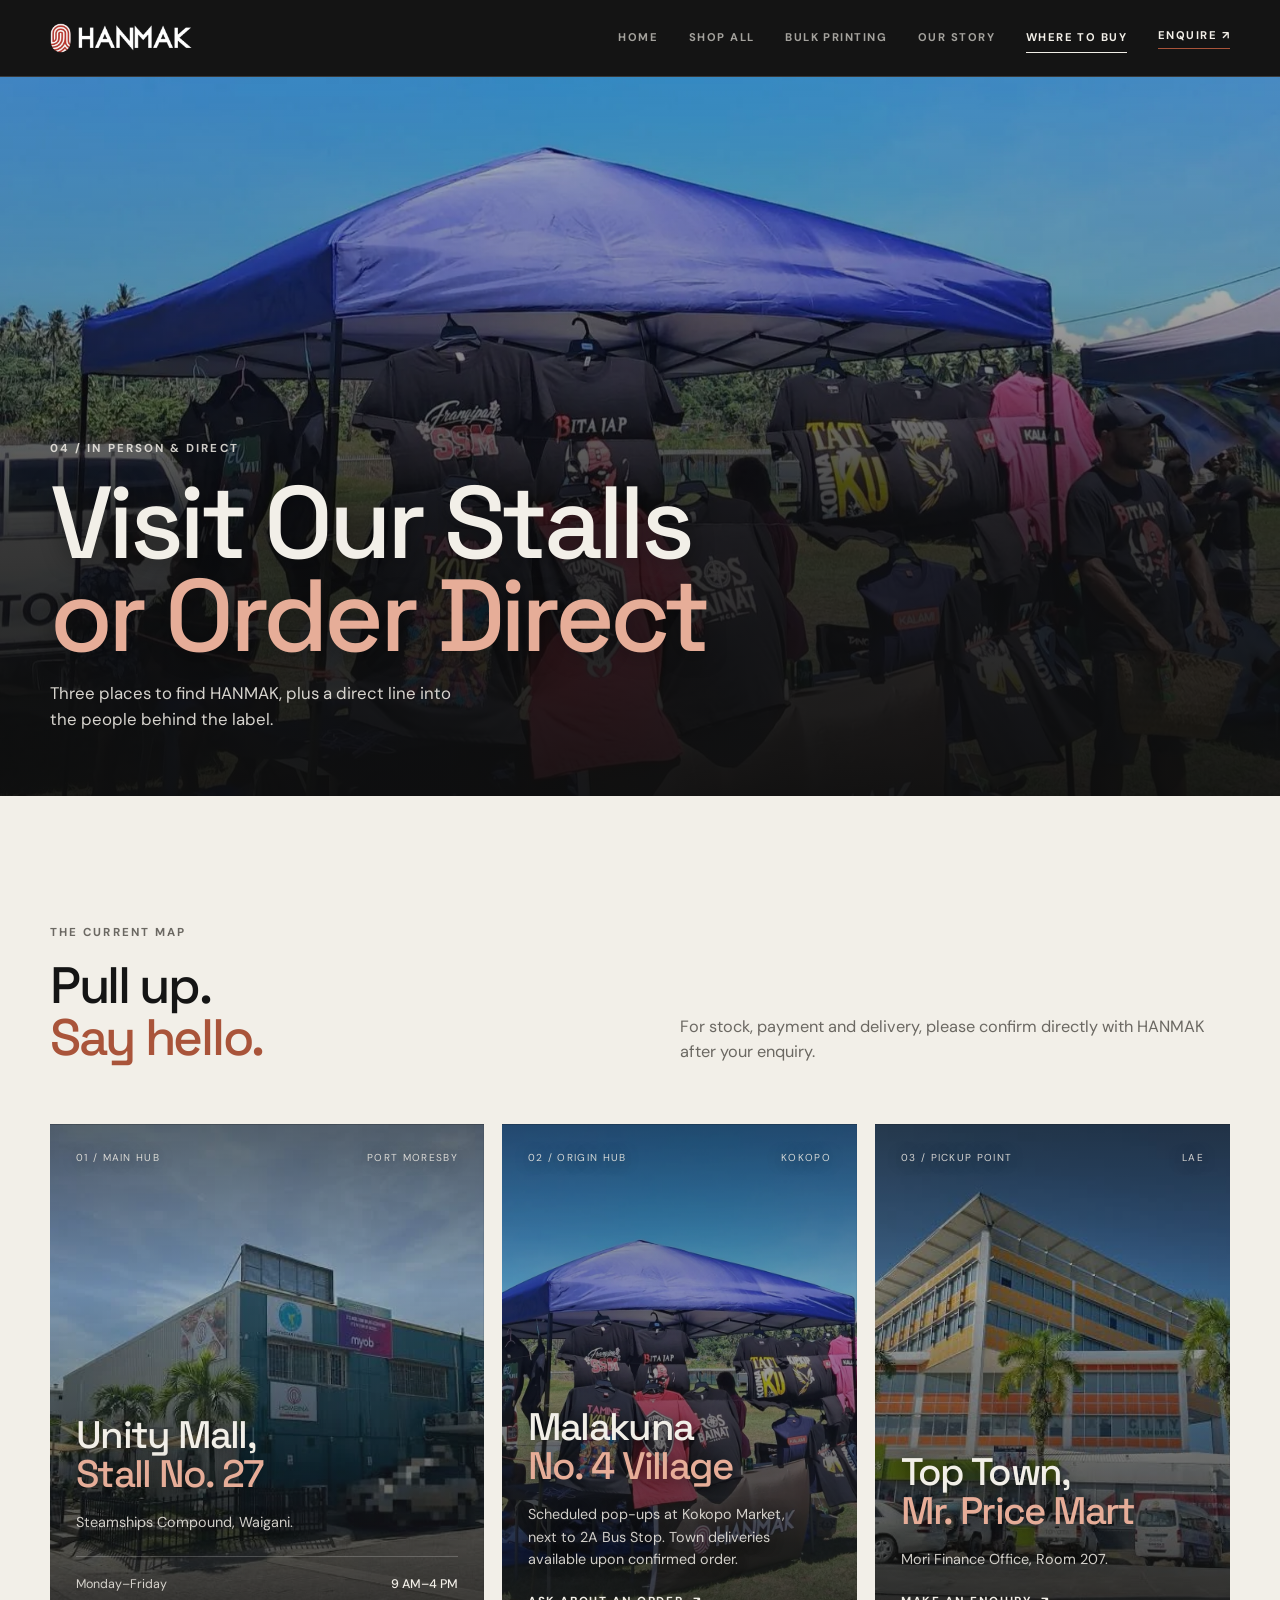
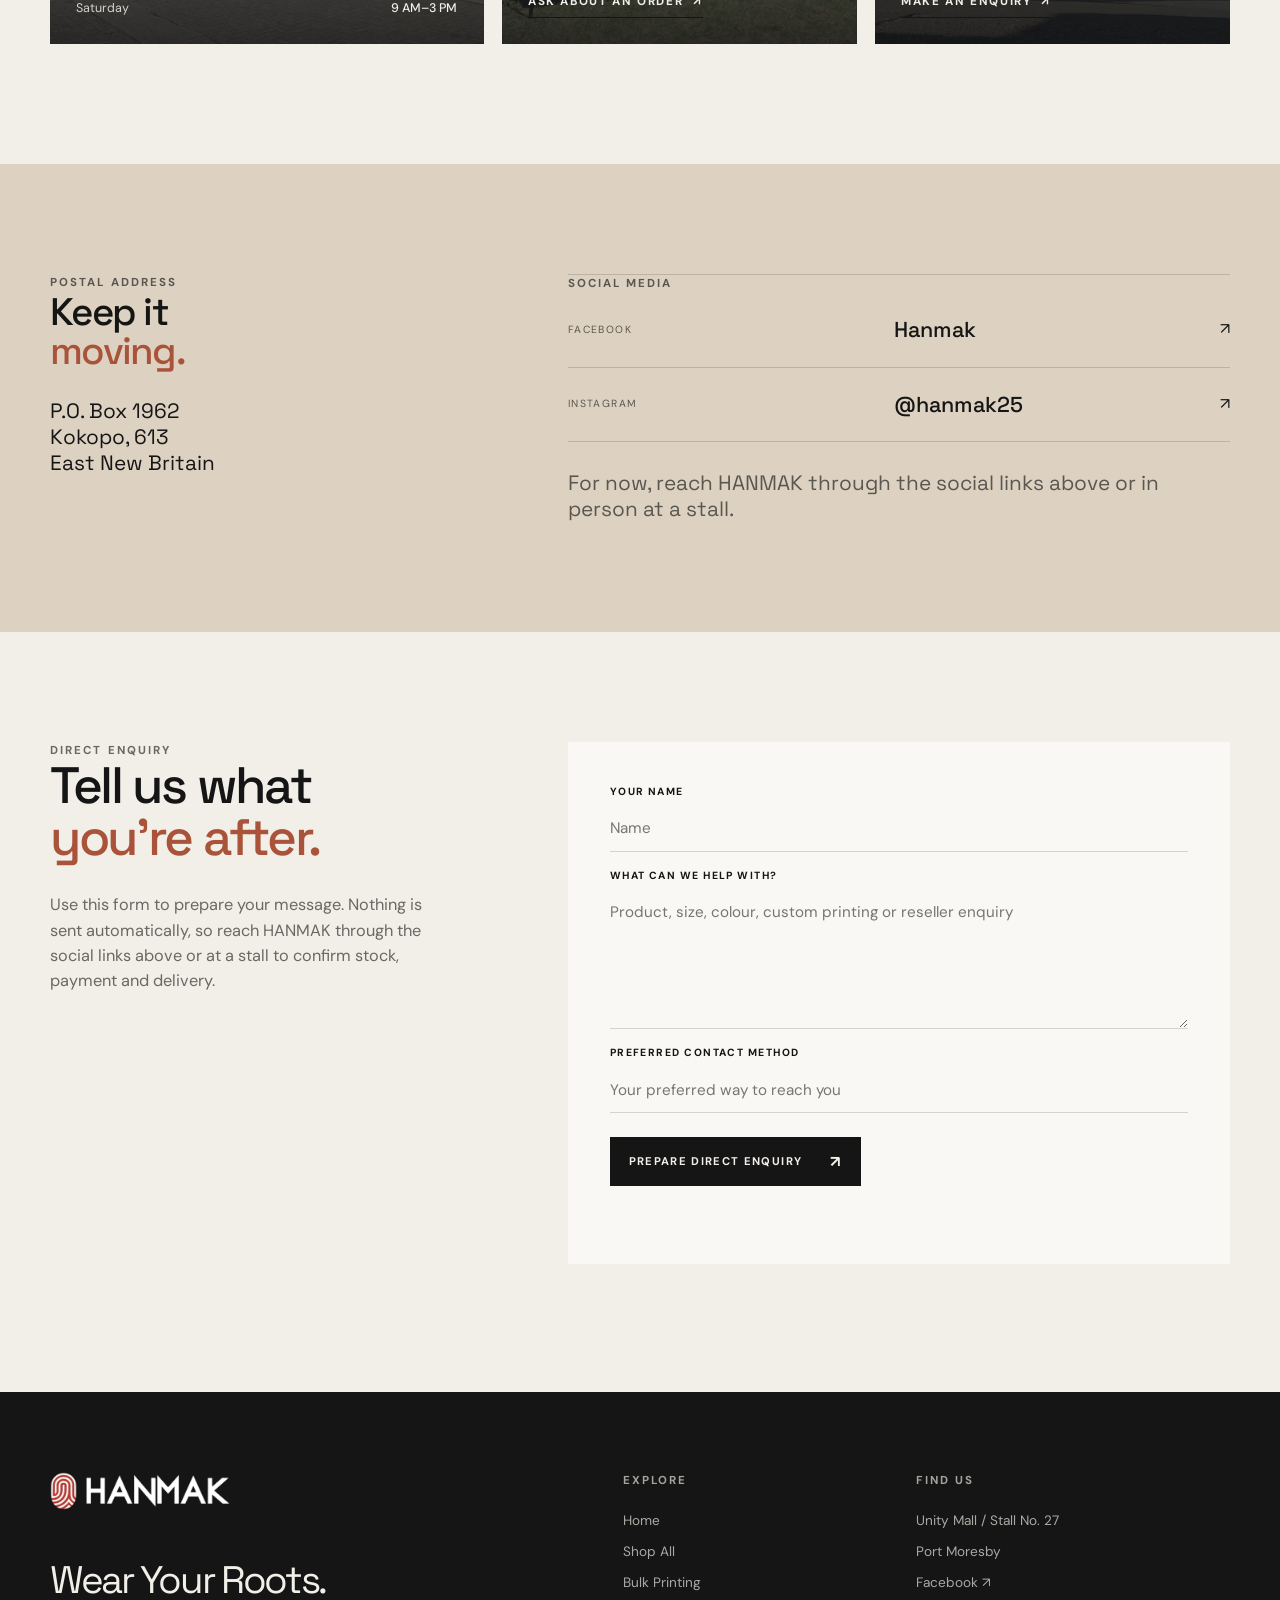
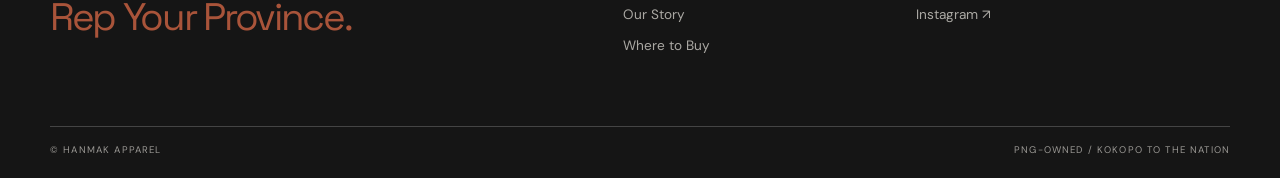
==== commit 2a22da37: "Add files via upload" ====
--- a/contact.html
+++ b/contact.html
@@ -26,9 +26,9 @@
       </div>
     </section>
         <section class="section section-cream locations-section" id="locations"><div class="container"><div class="section-head reveal from-left"><div><p class="eyebrow">The current map</p><h2 class="display display-md">Pull up.<br><em>Say hello.</em></h2></div><p class="section-intro">For stock, payment and delivery, please confirm directly with HANMAK after your enquiry.</p></div><div class="locations-grid">
-      <article class="location-card location-card-feature reveal from-left" id="port-moresby"><div class="location-card-top"><span>01 / Main hub</span><span>Port Moresby</span></div><figure class="location-photo location-photo-tall"><img src="images/photos/port-moresby-stall.webp" alt="HANMAK Stall No. 27 at Unity Mall, Waigani Steamships Compound, Port Moresby, with directions from the entrance door" width="526" height="789" loading="lazy" decoding="async"></figure><h3>Unity Mall,<br><em>Stall No. 27</em></h3><p>Steamships Compound, Waigani.</p><div class="hours"><span>Monday–Friday</span><strong>9 AM–4 PM</strong><span>Saturday</span><strong>9 AM–3 PM</strong></div></article>
+      <article class="location-card location-card-feature reveal from-left" id="port-moresby"><div class="location-card-top"><span>01 / Main hub</span><span>Port Moresby</span></div><figure class="location-photo"><img src="images/photos/unity-mall-stall.webp" alt="Unity Mall in Port Moresby, a blue and white building with palm trees and a paved forecourt" width="640" height="480" loading="lazy" decoding="async"></figure><h3>Unity Mall,<br><em>Stall No. 27</em></h3><p>Steamships Compound, Waigani.</p><div class="hours"><span>Monday–Friday</span><strong>9 AM–4 PM</strong><span>Saturday</span><strong>9 AM–3 PM</strong></div></article>
       <article class="location-card reveal from-right" id="kokopo"><div class="location-card-top"><span>02 / Origin hub</span><span>Kokopo</span></div><figure class="location-photo"><img src="images/photos/kokopo-popup-stall.webp" alt="HANMAK pop-up stall under a blue canopy with printed shirts on display" width="1400" height="1336" loading="lazy" decoding="async"></figure><h3>Malakuna<br><em>No. 4 Village</em></h3><p>Scheduled pop-ups at Kokopo Market, next to 2A Bus Stop. Town deliveries available upon confirmed order.</p><a class="text-link" href="services.html">Ask about an order <span>↗</span></a></article>
-      <article class="location-card reveal from-left" id="lae"><div class="location-card-top"><span>03 / Pickup point</span><span>Lae</span></div><figure class="location-photo location-photo-empty" aria-hidden="true"><img src="images/hanmak-icon.png" alt="" width="256" height="256"></figure><h3>Top Town,<br><em>Mr. Price Mart</em></h3><p>Mori Finance Office, Room 207.</p><a class="text-link" href="#enquiry">Make an enquiry <span>↗</span></a></article>
+      <article class="location-card reveal from-left" id="lae"><div class="location-card-top"><span>03 / Pickup point</span><span>Lae</span></div><figure class="location-photo"><img src="images/photos/top-town-lae.webp" alt="Multi-storey orange and white shopping building in Lae with palm trees and parked vehicles in front" width="640" height="479" loading="lazy" decoding="async"></figure><h3>Top Town,<br><em>Mr. Price Mart</em></h3><p>Mori Finance Office, Room 207.</p><a class="text-link" href="#enquiry">Make an enquiry <span>↗</span></a></article>
     </div></div></section>
     <section class="section section-sand contact-details"><div class="container contact-details-grid"><div class="reveal from-left"><p class="eyebrow">Postal address</p><h2 class="display display-sm">Keep it<br><em>moving.</em></h2><p>P.O. Box 1962<br>Kokopo, 613<br>East New Britain</p></div><div class="social-panel reveal from-right"><p class="eyebrow">Social media</p><a href="https://www.facebook.com/Hanmak" target="_blank" rel="noreferrer" class="social-link"><span>Facebook</span><strong>Hanmak</strong><span>↗</span></a><a href="https://www.instagram.com/hanmak25/" target="_blank" rel="noreferrer" class="social-link"><span>Instagram</span><strong>@hanmak25</strong><span>↗</span></a><p class="social-note">For now, reach HANMAK through the social links above or in person at a stall.</p></div></div></section>
     <section class="section section-cream enquiry-section" id="enquiry"><div class="container enquiry-grid"><div class="reveal from-left"><p class="eyebrow">Direct enquiry</p><h2 class="display display-md">Tell us what<br><em>you’re after.</em></h2><p class="section-intro">Use this form to prepare your message. Nothing is sent automatically, so reach HANMAK through the social links above or at a stall to confirm stock, payment and delivery.</p></div><div class="form-panel reveal from-right"><form data-fallback-form id="enquiry-form"><label>Your name<input name="name" required placeholder="Name"></label><label>What can we help with?<textarea name="message" required rows="5" placeholder="Product, size, colour, custom printing or reseller enquiry"></textarea></label><label>Preferred contact method<input name="contact" required placeholder="Your preferred way to reach you"></label><button class="button button-dark" type="submit">Prepare direct enquiry <span>↗</span></button><p class="form-feedback" aria-live="polite"></p></form></div></div></section>
--- a/styles.css
+++ b/styles.css
@@ -313,3 +313,53 @@
 .wtb-figure:after{background:linear-gradient(180deg,rgba(14,14,14,.25) 0,rgba(14,14,14,.35) 30%,rgba(14,14,14,.82) 62%,rgba(14,14,14,.94) 100%)}
 .wtb-overlay .display em{color:#e6ad98}
 .wtb-overlay .eyebrow{color:rgba(242,239,232,.85)}
+
+/* Manifesto stamp: HANMAK logo on a solid dark seal */
+.manifesto-stamp{background:#151515;border-color:#151515;box-shadow:0 18px 40px rgba(21,21,21,.18)}
+.manifesto-stamp:after{border-color:rgba(242,239,232,.38)}
+.manifesto-stamp-logo{width:68%;height:auto;display:block}
+.manifesto-stamp small{color:rgba(242,239,232,.8)}
+
+/* CTA band: PNG map takes the place of the decorative rings */
+.cta-band:before,.cta-band:after{display:none}
+.cta-band-map{position:absolute;right:max(0px,calc((100vw - 1200px)/2 - 40px));top:0;bottom:0;margin:auto 0;width:min(46vw,660px);height:auto;-webkit-mask-image:linear-gradient(90deg,transparent 0,#000 14%,#000 95%,transparent 100%),linear-gradient(180deg,transparent 0,#000 8%,#000 90%,transparent 100%);-webkit-mask-composite:source-in;mask-image:linear-gradient(90deg,transparent 0,#000 14%,#000 95%,transparent 100%),linear-gradient(180deg,transparent 0,#000 8%,#000 90%,transparent 100%);mask-composite:intersect;pointer-events:none}
+@media(max-width:900px){
+  .cta-band{flex-direction:column;align-items:stretch;justify-content:center;padding:56px 0 24px}
+  .cta-band-map{position:relative;right:auto;top:auto;bottom:auto;order:2;width:100%;max-width:520px;margin:28px auto 0}
+  .cta-band-inner{order:1}
+}
+
+/* Our Story: photo under "The Beginning" */
+.story-intro-side{display:grid;gap:clamp(32px,4vw,56px);align-content:start}
+.story-intro-photo{margin:0;overflow:hidden;aspect-ratio:3/2;background:#1b1b1b}
+.story-intro-photo img{display:block;width:100%;height:100%;object-fit:cover}
+
+/* Our Story: Unity Mall photo behind the stall number */
+.story-stat{position:relative;overflow:hidden;isolation:isolate}
+.story-stat-bg{position:absolute;inset:0;width:100%;height:100%;object-fit:cover;object-position:50% 55%;z-index:-2}
+.story-stat:after{content:"";position:absolute;inset:0;z-index:-1;background:linear-gradient(180deg,rgba(21,21,21,.7) 0,rgba(21,21,21,.5) 40%,rgba(21,21,21,.82) 100%)}
+.story-stat span,.story-stat small{text-shadow:0 1px 12px rgba(0,0,0,.6)}
+.story-stat strong{text-shadow:0 2px 24px rgba(0,0,0,.55)}
+
+/* Where to Buy: each location photo sits behind its card text */
+.locations-grid .location-card{position:relative;overflow:hidden;isolation:isolate;min-height:520px;background:#151515;color:var(--cream)}
+.locations-grid .location-photo{position:absolute;inset:0;margin:0;display:block;z-index:-2;background:#151515}
+.locations-grid .location-photo img{width:100%;height:100%;aspect-ratio:auto;max-height:none;object-fit:cover;object-position:50% 50%}
+.locations-grid .location-card:after{content:"";position:absolute;inset:0;z-index:-1;background:linear-gradient(180deg,rgba(21,21,21,.62) 0,rgba(21,21,21,.3) 32%,rgba(21,21,21,.88) 100%);pointer-events:none}
+.locations-grid .location-card-top{color:rgba(242,239,232,.85)}
+.locations-grid .location-card h3 em{color:#e6ad98}
+.locations-grid .location-card p,.locations-grid .location-card .hours span{color:rgba(242,239,232,.85)}
+.locations-grid .location-card .hours strong,.locations-grid .location-card .text-link{color:var(--cream)}
+.locations-grid .location-card h3,.locations-grid .location-card p,.locations-grid .location-card-top{text-shadow:0 1px 14px rgba(0,0,0,.55)}
+@media(max-width:900px){.locations-grid .location-card{min-height:460px}}
+.locations-grid .location-card:not(.location-card-feature) .text-link{margin-top:22px}
+.locations-grid .location-card .hours{margin-top:22px}
+
+/* Shop All hero: same treatment as Bulk Printing (photo, dark overlay, headline on top) */
+.shop-hero{min-height:clamp(560px,50vw,760px);display:grid;grid-template-columns:100%;align-content:end;padding-bottom:clamp(48px,6vw,90px)}
+.shop-hero .page-hero-inner{grid-template-columns:1fr;gap:18px}
+.shop-hero .hero-bg img{object-position:35% 30%}
+.shop-hero .hero-bg:after{background:linear-gradient(180deg,rgba(15,15,15,.5) 0,rgba(15,15,15,.35) 30%,rgba(15,15,15,.9) 100%),linear-gradient(90deg,rgba(15,15,15,.55),rgba(15,15,15,.2) 60%,rgba(15,15,15,.45))}
+.shop-hero .page-hero-copy{color:rgba(242,239,232,.86)}
+.shop-hero .display-xl{text-shadow:0 2px 28px rgba(0,0,0,.5)}
+@media(max-width:700px){.shop-hero{min-height:620px}.shop-hero .hero-bg img{object-position:40% 30%}.shop-hero .display-xl{font-size:clamp(2.6rem,13vw,3.6rem)}}
